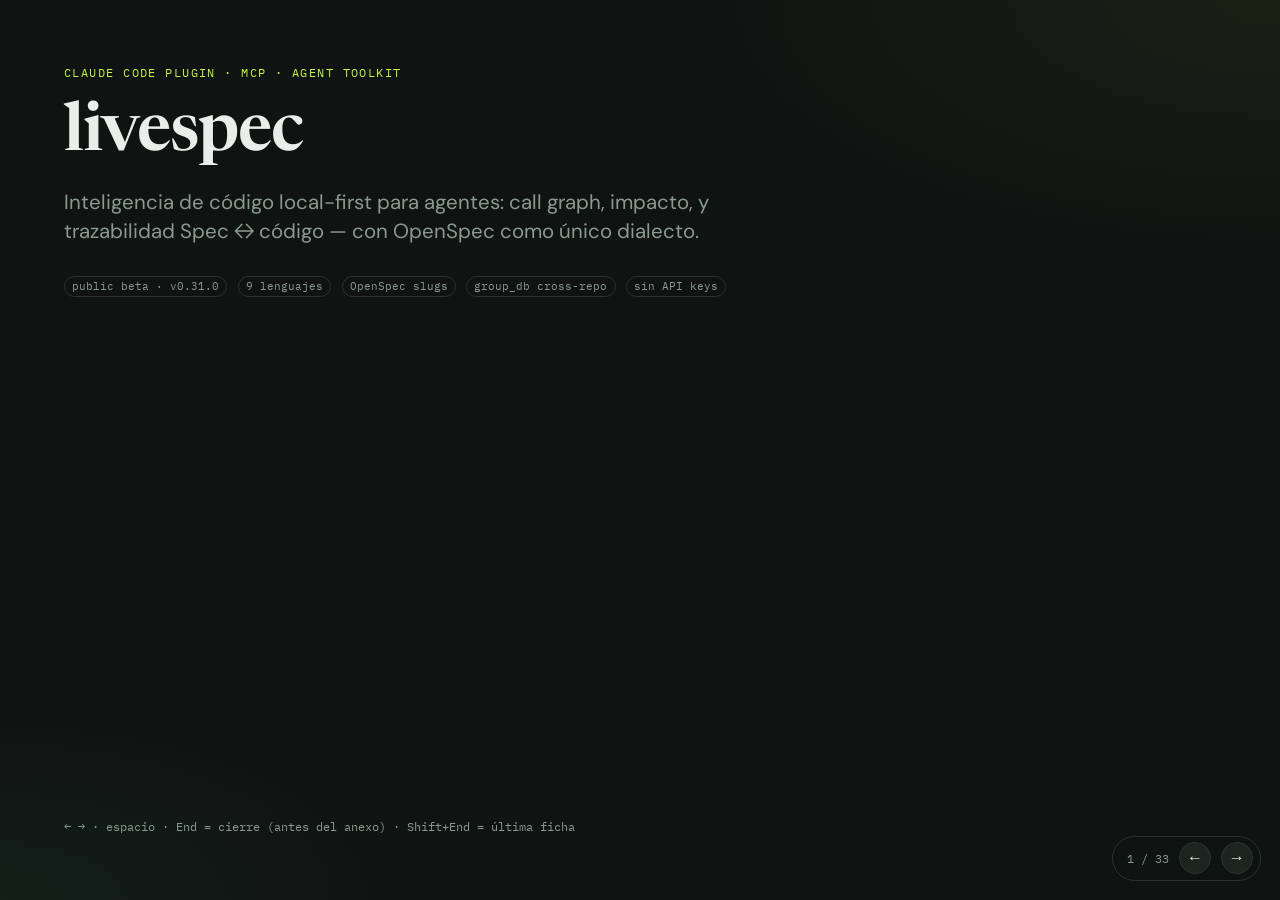
==== docs/livespec-presentation.html @ 534b37be "chore(release): cut v0.31.0 Promote CHANGELOG [Unreleased] → [0.31.0], bump package/plugin/docs pins" ====
<!DOCTYPE html>
<html lang="es">
<head>
  <meta charset="utf-8" />
  <meta name="viewport" content="width=device-width, initial-scale=1" />
  <title>livespec — code intelligence for agents</title>
  <link rel="preconnect" href="https://fonts.googleapis.com" />
  <link rel="preconnect" href="https://fonts.gstatic.com" crossorigin />
  <link href="https://fonts.googleapis.com/css2?family=DM+Sans:ital,opsz,wght@0,9..40,400;0,9..40,500;0,9..40,600;0,9..40,700;1,9..40,400&family=IBM+Plex+Mono:wght@400;500&family=Newsreader:opsz,wght@6..72,500;6..72,600&display=swap" rel="stylesheet" />
  <style>
    :root {
      --bg: #0f1412;
      --bg-elev: #171d1a;
      --ink: #e8efe9;
      --muted: #8a9a90;
      --line: #2a3530;
      --accent: #c4f542;
      --accent-dim: #8fb52e;
      --warn: #f0b429;
      --danger: #ff6b5a;
      --ok: #5ee0a0;
      --card: #1c2420;
      --mono: "IBM Plex Mono", ui-monospace, monospace;
      --sans: "DM Sans", system-ui, sans-serif;
      --display: "Newsreader", Georgia, serif;
    }

    * { box-sizing: border-box; margin: 0; padding: 0; }
    html, body { height: 100%; background: var(--bg); color: var(--ink); font-family: var(--sans); }
    body { overflow: hidden; }

    .deck { height: 100%; width: 100%; position: relative; }

    .slide {
      position: absolute;
      inset: 0;
      padding: clamp(2rem, 5vw, 4.5rem);
      display: none;
      flex-direction: column;
      justify-content: center;
      gap: 1.1rem;
      background:
        radial-gradient(ellipse 80% 50% at 100% 0%, rgba(196, 245, 66, 0.06), transparent 55%),
        radial-gradient(ellipse 60% 40% at 0% 100%, rgba(94, 224, 160, 0.05), transparent 50%),
        var(--bg);
      overflow: auto;
    }
    .slide.active { display: flex; animation: in 280ms ease; }
    @keyframes in {
      from { opacity: 0; transform: translateY(8px); }
      to { opacity: 1; transform: none; }
    }

    .eyebrow {
      font-family: var(--mono);
      font-size: 0.75rem;
      letter-spacing: 0.12em;
      text-transform: uppercase;
      color: var(--accent);
    }
    h1 {
      font-family: var(--display);
      font-weight: 600;
      font-size: clamp(2.4rem, 6vw, 4.2rem);
      line-height: 1.05;
      letter-spacing: -0.02em;
      max-width: 14ch;
    }
    h2 {
      font-family: var(--display);
      font-weight: 600;
      font-size: clamp(1.7rem, 3.8vw, 2.7rem);
      line-height: 1.15;
      letter-spacing: -0.02em;
      max-width: 24ch;
    }
    h3 { font-size: 1.05rem; font-weight: 600; margin-bottom: 0.35rem; }
    .lede {
      font-size: clamp(1.05rem, 2vw, 1.28rem);
      color: var(--muted);
      max-width: 48ch;
      line-height: 1.45;
    }
    p, li { line-height: 1.5; color: var(--ink); }
    .muted { color: var(--muted); }
    .mono { font-family: var(--mono); font-size: 0.88em; }
    .small { font-size: 0.88rem; }

    .grid-2 {
      display: grid;
      grid-template-columns: repeat(2, minmax(0, 1fr));
      gap: 1rem;
      max-width: 1100px;
    }
    .grid-3 {
      display: grid;
      grid-template-columns: repeat(3, minmax(0, 1fr));
      gap: 0.9rem;
      max-width: 1100px;
    }
    @media (max-width: 860px) {
      .grid-2, .grid-3 { grid-template-columns: 1fr; }
    }

    .card {
      background: var(--card);
      border: 1px solid var(--line);
      border-radius: 10px;
      padding: 1.05rem 1.15rem;
    }
    .card strong { color: var(--accent); font-weight: 600; }

    ul.clean { list-style: none; display: flex; flex-direction: column; gap: 0.5rem; max-width: 70ch; }
    ul.clean li { padding-left: 1.1rem; position: relative; }
    ul.clean li::before {
      content: "";
      position: absolute;
      left: 0; top: 0.55em;
      width: 0.45rem; height: 0.45rem;
      background: var(--accent);
      border-radius: 1px;
    }

    ol.steps {
      list-style: none;
      display: flex;
      flex-direction: column;
      gap: 0.7rem;
      max-width: 70ch;
      counter-reset: step;
    }
    ol.steps li {
      display: grid;
      grid-template-columns: 2rem 1fr;
      gap: 0.7rem;
      align-items: start;
    }
    ol.steps li::before {
      counter-increment: step;
      content: counter(step, decimal-leading-zero);
      font-family: var(--mono);
      font-size: 0.8rem;
      color: var(--accent);
      padding-top: 0.15rem;
    }

    table {
      width: min(100%, 1100px);
      border-collapse: collapse;
      font-size: 0.9rem;
    }
    th, td {
      text-align: left;
      padding: 0.55rem 0.7rem;
      border-bottom: 1px solid var(--line);
      vertical-align: top;
    }
    th {
      color: var(--muted);
      font-weight: 500;
      font-size: 0.72rem;
      text-transform: uppercase;
      letter-spacing: 0.06em;
    }
    td .mono { color: var(--accent-dim); }

    table.cmp td:first-child {
      font-weight: 600;
      width: 18%;
      color: var(--muted);
      font-size: 0.85rem;
    }
    table.cmp th:not(:first-child),
    table.cmp td:not(:first-child) { width: 41%; }

    .stat-grid {
      display: grid;
      grid-template-columns: repeat(2, 1fr);
      gap: 0.85rem;
      max-width: none;
      width: 100%;
    }
    .stat-grid.cols-3 { grid-template-columns: repeat(3, 1fr); }
    .stat {
      background: var(--card);
      border: 1px solid var(--line);
      border-radius: 10px;
      padding: 1.1rem 1.2rem;
    }
    .stat .n {
      font-family: var(--display);
      font-size: clamp(2.2rem, 5vw, 3.2rem);
      font-weight: 600;
      line-height: 1;
      letter-spacing: -0.03em;
      color: var(--accent);
    }
    .stat .n.muted-n { color: var(--muted); }
    .stat .n.warn-n { color: var(--warn); }
    .stat .label {
      margin-top: 0.45rem;
      font-size: 1.05rem;
      font-weight: 600;
      color: var(--ink);
    }
    .stat .hint {
      margin-top: 0.35rem;
      font-size: 1rem;
      color: var(--muted);
      line-height: 1.4;
      max-width: 34ch;
    }
    .chip-row {
      display: flex;
      flex-wrap: wrap;
      gap: 0.45rem;
      margin-top: 0.85rem;
    }
    .chip {
      font-family: var(--mono);
      font-size: 0.95rem;
      padding: 0.35rem 0.65rem;
      border-radius: 8px;
      border: 1px solid var(--line);
      background: var(--card);
      color: var(--ink);
    }
    .chip em { color: var(--accent); font-style: normal; font-weight: 600; }

    .pill {
      display: inline-block;
      font-family: var(--mono);
      font-size: 0.7rem;
      padding: 0.15rem 0.45rem;
      border-radius: 999px;
      border: 1px solid var(--line);
      color: var(--muted);
      margin: 0.1rem 0.15rem 0.1rem 0;
    }
    .pill.ok { color: var(--ok); border-color: rgba(94,224,160,0.35); }
    .pill.warn { color: var(--warn); border-color: rgba(240,180,41,0.4); }
    .pill.bad { color: var(--danger); border-color: rgba(255,107,90,0.4); }

    .flow {
      display: flex;
      flex-wrap: wrap;
      gap: 0.5rem;
      align-items: center;
      font-family: var(--mono);
      font-size: 0.85rem;
    }
    .flow span {
      background: var(--bg-elev);
      border: 1px solid var(--line);
      padding: 0.4rem 0.65rem;
      border-radius: 6px;
    }
    .flow .arrow { border: 0; background: transparent; color: var(--accent); padding: 0 0.1rem; }

    .codeblock {
      font-family: var(--mono);
      font-size: 0.82rem;
      background: var(--bg-elev);
      border: 1px solid var(--line);
      border-radius: 10px;
      padding: 1rem 1.1rem;
      line-height: 1.55;
      white-space: pre-wrap;
      color: var(--ink);
    }
    .codeblock .c { color: var(--muted); }

    .nav {
      position: fixed;
      right: 1.2rem;
      bottom: 1.2rem;
      display: flex;
      align-items: center;
      gap: 0.6rem;
      z-index: 10;
      font-family: var(--mono);
      font-size: 0.75rem;
      color: var(--muted);
      background: rgba(15, 20, 18, 0.85);
      border: 1px solid var(--line);
      border-radius: 999px;
      padding: 0.35rem 0.45rem 0.35rem 0.9rem;
      backdrop-filter: blur(8px);
    }
    .nav button {
      appearance: none;
      border: 1px solid var(--line);
      background: var(--card);
      color: var(--ink);
      width: 2rem; height: 2rem;
      border-radius: 999px;
      cursor: pointer;
      font-size: 1rem;
      line-height: 1;
    }
    .nav button:hover { border-color: var(--accent); color: var(--accent); }

    .title-meta {
      margin-top: 0.6rem;
      display: flex;
      flex-wrap: wrap;
      gap: 0.5rem;
    }
    .footnote {
      margin-top: auto;
      padding-top: 1.2rem;
      font-size: 0.78rem;
      color: var(--muted);
      font-family: var(--mono);
    }

    @media print {
      body { overflow: visible; }
      .nav { display: none; }
      .slide {
        position: relative;
        display: flex !important;
        page-break-after: always;
        min-height: 100vh;
        animation: none;
      }
    }

    @media (prefers-reduced-motion: reduce) {
      .slide.active { animation: none; }
    }

    .next-step {
      margin-top: 0.9rem;
      padding: 0.85rem 1.1rem;
      border-left: 3px solid var(--accent);
      background: var(--card);
      border-radius: 0 10px 10px 0;
      font-size: 1.05rem;
      max-width: 52ch;
      line-height: 1.4;
    }
    .next-step strong { color: var(--accent); }
    .archetype {
      font-size: 1.15rem;
      color: var(--ink);
      max-width: 42ch;
      line-height: 1.4;
      margin: 0.35rem 0 0.85rem;
    }
    .flow-boxes {
      display: grid;
      grid-template-columns: 1fr auto 1fr auto 1fr;
      gap: 0.6rem;
      align-items: center;
      margin: 0.8rem 0 1rem;
      max-width: 900px;
    }
    .flow-boxes .box {
      background: var(--card);
      border: 1px solid var(--line);
      border-radius: 10px;
      padding: 1rem;
      text-align: center;
    }
    .flow-boxes .box strong { display: block; font-size: 1.05rem; margin-bottom: 0.25rem; }
    .flow-boxes .box span { font-size: 0.9rem; color: var(--muted); }
    .flow-boxes .arrow { color: var(--accent); font-size: 1.4rem; font-family: var(--mono); }
  </style>
</head>
<body>
  <div class="deck" id="deck">

    <!-- 1 -->
    <section class="slide active" data-title="Title">
      <p class="eyebrow">Claude Code plugin · MCP · agent toolkit</p>
      <h1>livespec</h1>
      <p class="lede">
        Inteligencia de código local-first para agentes: call graph, impacto,
        y trazabilidad Spec ↔ código — con OpenSpec como único dialecto.
      </p>
      <div class="title-meta">
        <span class="pill">public beta · v0.31.0</span>
        <span class="pill">9 lenguajes</span>
        <span class="pill">OpenSpec slugs</span>
        <span class="pill">group_db cross-repo</span>
        <span class="pill">sin API keys</span>
      </div>
      <p class="footnote">← → · espacio · End = cierre (antes del anexo) · Shift+End = última ficha</p>
    </section>

    <!-- 2 -->
    <section class="slide" data-title="Qué es">
      <p class="eyebrow">01 · Qué es</p>
      <h2>Un producto agent-shaped</h2>
      <div class="grid-2" style="margin-top:0.3rem">
        <div class="card">
          <h3>Capa universal</h3>
          <p class="muted">Code intelligence</p>
          <ul class="clean" style="margin-top:0.65rem">
            <li>Índice SQLite local (<span class="mono">.mcp-docs/docs.db</span>)</li>
            <li>Call graph + PageRank</li>
            <li>Impact / dead code / endpoints</li>
            <li>Search FTS5 + grep indexado</li>
          </ul>
        </div>
        <div class="card">
          <h3>Diferenciador</h3>
          <p class="muted">Spec ↔ código</p>
          <ul class="clean" style="margin-top:0.65rem">
            <li>FR / ADR / NFR bajo una taxonomía</li>
            <li>IDs = slugs OpenSpec (<span class="mono">auth-user-login</span>)</li>
            <li>sync / validate / export OpenSpec</li>
            <li>Auditoría de cobertura</li>
          </ul>
        </div>
      </div>
      <p class="lede" style="margin-top:0.4rem">
        No es un IDE para humanos. Es señal que <em>otros agentes</em> consumen
        para orientarse más rápido en código ajeno.
      </p>
    </section>

    <!-- 3 -->
    <section class="slide" data-title="Preguntas">
      <p class="eyebrow">02 · Qué responde</p>
      <h2>Las preguntas que un agente hace de verdad</h2>
      <table>
        <thead>
          <tr><th>Pregunta</th><th>Tool</th></tr>
        </thead>
        <tbody>
          <tr><td>¿Qué es este repo?</td><td class="mono">index_project → get_project_overview</td></tr>
          <tr><td>¿Quién llama a X?</td><td class="mono">who_calls / quick_orient</td></tr>
          <tr><td>¿Qué se rompe si cambio X?</td><td class="mono">analyze_impact / git_diff_impact</td></tr>
          <tr><td>¿Qué código implementa <span class="mono">auth-user-login</span>?</td><td class="mono">get_spec_implementation</td></tr>
          <tr><td>¿Qué Specs tocan este archivo?</td><td class="mono">analyze_impact(target_type=file)</td></tr>
          <tr><td>¿Qué flujos HTTP parecen muertos?</td><td class="mono">find_legacy_flows</td></tr>
          <tr><td>¿Hay dead code / tests huérfanos?</td><td class="mono">find_dead_code / find_orphan_tests</td></tr>
        </tbody>
      </table>
    </section>

    <!-- 4 -->
    <section class="slide" data-title="Cómo">
      <p class="eyebrow">03 · Cómo funciona</p>
      <h2>Pipeline local, sin nube</h2>
      <div class="flow" style="margin:0.2rem 0 0.9rem">
        <span>walk repo</span><span class="arrow">→</span>
        <span>extract (ast / tree-sitter)</span><span class="arrow">→</span>
        <span>resolve edges</span><span class="arrow">→</span>
        <span>SQLite + NetworkX</span><span class="arrow">→</span>
        <span>MCP tools</span>
      </div>
      <div class="grid-3">
        <div class="card">
          <h3>1. Index</h3>
          <p class="muted"><span class="mono">index_project</span> hashea contenido, re-extrae solo lo cambiado, resuelve refs con <span class="mono">INSERT OR IGNORE</span>.</p>
        </div>
        <div class="card">
          <h3>2. Graph</h3>
          <p class="muted">Grafo cacheado. Callers / callees / blast radius en µs tras el primer hit.</p>
        </div>
        <div class="card">
          <h3>3. Specs</h3>
          <p class="muted">Árbol <span class="mono">openspec/</span>, anotaciones <span class="mono">@spec:</span>, links bulk. Explorer opcional (plugin docs).</p>
        </div>
      </div>
      <p class="lede" style="margin-top:0.6rem">
        Contrato: cada tool exige <span class="mono">workspace=/abs/path/al/repo</span>.
        Sin env fallback. Un repo por vez — o <span class="mono">group_db</span> compartido.
      </p>
    </section>

    <!-- 5 -->
    <section class="slide" data-title="OpenSpec">
      <p class="eyebrow">04 · Nomenclatura</p>
      <h2>Un solo dialecto: OpenSpec</h2>
      <div class="grid-2">
        <div class="card">
          <h3>Authoring</h3>
          <ul class="clean" style="margin-top:0.65rem">
            <li>Escribir bajo <span class="mono">openspec/specs/</span></li>
            <li><span class="mono">### Requirement:</span> + <span class="mono">#### Scenario:</span></li>
            <li>IDs = slugs del heading (<span class="mono">auth-user-login</span>)</li>
            <li>Colisión → <span class="mono">auth-login-2</span></li>
          </ul>
        </div>
        <div class="card">
          <h3>Código ↔ Spec</h3>
          <ul class="clean" style="margin-top:0.65rem">
            <li>Anotar <span class="mono">@spec:auth-user-login</span></li>
            <li>La spec existe en el store antes de anotar</li>
            <li><span class="mono">sync_openspec</span> / <span class="mono">validate_openspec</span></li>
            <li>Marker <span class="mono">&lt;!-- livespec:id=slug --&gt;</span> fija el id ante renames</li>
          </ul>
        </div>
      </div>
      <p class="muted small" style="margin-top:0.3rem;max-width:70ch">
        OpenSpec escribe el itinerario. livespec enciende el radar: qué código
        implementa cada requirement y qué se rompe si lo tocás. Sin catálogo
        nativo <span class="mono">## SPEC-NNN</span> — hard cut en beta.
      </p>
    </section>

    <!-- 6 -->
    <section class="slide" data-title="Superficie">
      <p class="eyebrow">05 · Superficie</p>
      <h2>44 tools en tres tiers</h2>
      <div class="grid-3">
        <div class="card">
          <h3>~27 core</h3>
          <p class="muted">Siempre visibles: code intel, Spec agentic, OpenSpec read, search, legacy flows.</p>
        </div>
        <div class="card">
          <h3>12 Spec plugin</h3>
          <p class="muted">CRUD, links, scenarios, scans, apply/archive change. Gate por Specs o <span class="mono">LIVESPEC_PLUGINS</span>.</p>
        </div>
        <div class="card">
          <h3>5 Docs plugin</h3>
          <p class="muted">generate/list/export docs + Spec Explorer / Flow Explorer.</p>
        </div>
      </div>
      <ul class="clean" style="margin-top:0.9rem">
        <li>Lenguajes: Python, Go, Java, JS/TS, Rust, Ruby, PHP</li>
        <li>Frameworks: Flask, FastAPI, Django, Spring, Express/Hono, Angular, Next…</li>
        <li>Cross-repo: <span class="mono">[workspace] group_db</span> — hops HTTP entre servicios</li>
      </ul>
    </section>

    <!-- 7 -->
    <section class="slide" data-title="Cross-repo">
      <p class="eyebrow">06 · Cross-repo</p>
      <h2>group_db: el flujo entre servicios</h2>
      <div class="grid-2">
        <div class="card">
          <h3>Qué une</h3>
          <ul class="clean" style="margin-top:0.55rem">
            <li><span class="mono">who_does_this_call</span> → invokes_endpoints</li>
            <li><span class="mono">who_calls</span> → route_callers</li>
            <li><span class="mono">find_symbol</span> group-wide + <span class="mono">project_root</span></li>
            <li><span class="mono">find_legacy_flows</span></li>
            <li><span class="mono">export_flow_explorer</span></li>
          </ul>
        </div>
        <div class="card">
          <h3>Qué significa en la práctica</h3>
          <p class="muted" style="margin-top:0.55rem">
            Un agente en el BFF puede preguntar qué SA atiende un path, o qué
            clientes llaman un endpoint del SA, sin abrir 10 repos a mano.
          </p>
          <p class="muted" style="margin-top:0.7rem">
            Orphans ≠ basura: casi siempre un SA que falta en el group o un
            cliente third-party fuera del índice.
          </p>
        </div>
      </div>
    </section>

    <!-- 8 — comparative table WITH Graphify -->
    <section class="slide" data-title="Comparativa">
      <p class="eyebrow">07 · Comparativa</p>
      <h2>OpenSpec · livespec · Graphify</h2>
      <p class="muted small" style="margin-bottom:0.2rem;max-width:70ch">
        OpenSpec no compite: autoría. Graphify sí se solapa (grafo local + MCP).
        Se diferencian en la pregunta que responden.
      </p>
      <table class="cmp">
        <thead>
          <tr>
            <th></th>
            <th>OpenSpec</th>
            <th>livespec</th>
            <th>Graphify</th>
          </tr>
        </thead>
        <tbody>
          <tr>
            <td>Qué es</td>
            <td>SDD / authoring de requirements</td>
            <td>Code intel + Spec↔código</td>
            <td>Knowledge graph del repo</td>
          </tr>
          <tr>
            <td>Pregunta</td>
            <td>¿Qué debemos construir?</td>
            <td>¿Qué código implementa / qué rompe?</td>
            <td>¿Cómo está organizado y qué lo atraviesa?</td>
          </tr>
          <tr>
            <td>Artefacto</td>
            <td><span class="mono">openspec/</span> markdown</td>
            <td>SQLite + call graph + Specs</td>
            <td><span class="mono">graph.json</span> + HTML / Obsidian / Neo4j</td>
          </tr>
          <tr>
            <td>Fuerte en</td>
            <td>Gates, proposals, changes</td>
            <td>Spec↔código, <span class="mono">group_db</span>, endpoints, PR impact</td>
            <td>Comunidades Leiden, god nodes, multimodal</td>
          </tr>
          <tr>
            <td>LLM</td>
            <td>No (markdown humano)</td>
            <td><strong>Nunca</strong> — 100% determinista</td>
            <td>No para código; sí para docs/medios</td>
          </tr>
          <tr>
            <td>Lenguajes</td>
            <td>—</td>
            <td>9 con tests de extractor</td>
            <td>36 declarados</td>
          </tr>
          <tr>
            <td>Cuándo</td>
            <td>Escribir y gobernar Specs</td>
            <td>Orientar, impact, coverage, polyrepo HTTP</td>
            <td>Repo sin Specs, mucha doc, mapa rápido</td>
          </tr>
        </tbody>
      </table>
      <div style="margin-top:0.55rem">
        <span class="pill ok">OpenSpec ⊂ proceso</span>
        <span class="pill ok">livespec ⊂ grafo + Specs</span>
        <span class="pill warn">Graphify ⊂ mapa / multimodal</span>
        <span class="pill">Conviven: dos MCP en el mismo agente</span>
      </div>
    </section>

    <!-- 9 — livespec vs Graphify deep dive -->
    <section class="slide" data-title="vs Graphify">
      <p class="eyebrow">08 · Competencia directa</p>
      <h2>livespec frente a Graphify</h2>
      <div class="grid-2">
        <div class="card">
          <h3>Overlap real</h3>
          <ul class="clean" style="margin-top:0.55rem">
            <li>tree-sitter → call / import graph</li>
            <li>Persistencia local (sin nube)</li>
            <li>Postura anti-vector (“grafo &gt; embeddings”)</li>
            <li>Skill + MCP para agentes</li>
          </ul>
        </div>
        <div class="card">
          <h3>Wedge de livespec</h3>
          <ul class="clean" style="margin-top:0.55rem">
            <li>Spec ↔ código + OpenSpec interop</li>
            <li>Polyrepo HTTP vía <span class="mono">group_db</span></li>
            <li>Endpoints framework-aware</li>
            <li>Ops de agente: dead code, legacy flows, orphan tests</li>
          </ul>
        </div>
      </div>
      <p class="lede" style="margin-top:0.4rem">
        No clonamos Leiden ni multimodal: diluyen el diferenciador y pelean
        con el core FTS-only / zero-LLM. Ver <span class="mono">docs/COMPETITIVE_GRAPHIFY.md</span>.
      </p>
    </section>


    <!-- 09 Limitaciones -->
    <section class="slide" data-title="Limitaciones">
      <p class="eyebrow">09 · Limitaciones</p>
      <h2>Lo que livespec <em>no</em> es</h2>
      <div class="grid-2">
        <div class="card">
          <h3><span class="pill bad">No es tráfico real</span></h3>
          <p class="muted" style="margin-top:0.45rem">Dead / legacy = evidencia de grafo. Confirmá con APM antes de borrar.</p>
        </div>
        <div class="card">
          <h3><span class="pill bad">No es omnisciente</span></h3>
          <p class="muted" style="margin-top:0.45rem">DI, reflection, string dispatch → falsos positivos honestos.</p>
        </div>
        <div class="card">
          <h3><span class="pill warn">Índice = verdad</span></h3>
          <p class="muted" style="margin-top:0.45rem">Sin <span class="mono">index_project</span> fresco, impacto y grep mienten.</p>
        </div>
        <div class="card">
          <h3><span class="pill warn">FTS, no vectores</span></h3>
          <p class="muted" style="margin-top:0.45rem">Search es keyword. Semántica profunda no es el producto.</p>
        </div>
        <div class="card">
          <h3><span class="pill ok">Spring ≠ beans</span></h3>
          <p class="muted" style="margin-top:0.45rem"><span class="mono">find_endpoints</span> lista mappings HTTP — no <span class="mono">@Bean</span>/<span class="mono">@Service</span>.</p>
        </div>
        <div class="card">
          <h3><span class="pill ok">Dead ≠ tests</span></h3>
          <p class="muted" style="margin-top:0.45rem">Por defecto excluye <span class="mono">src/test</span> / <span class="mono">*.test.ts</span>. Opt-in: <span class="mono">include_tests</span>.</p>
        </div>
      </div>
      <div class="next-step"><strong>Acción:</strong> usalo para orientar y anclar Specs — no como juez final de “borrá esto”.</div>
    </section>

    <!-- 10 Cómo leer -->
    <section class="slide" data-title="Léxico">
      <p class="eyebrow">10 · Cómo leer el barrido</p>
      <h2>Cuatro palabras, un significado</h2>
      <div class="stat-grid" style="margin-top:0.5rem">
        <div class="stat">
          <div class="label">Dead</div>
          <div class="hint">Símbolo de prod sin callers. Tests excluidos por defecto — no “basura confirmada”.</div>
        </div>
        <div class="stat">
          <div class="label">Endpoint</div>
          <div class="hint">Ruta HTTP/CLI (o UI si pedís Angular). Spring: mappings — no @Bean/@Config.</div>
        </div>
        <div class="stat">
          <div class="label">Spec ligada</div>
          <div class="hint">Requisito con ≥1 símbolo anclado. Si no: la Spec “flota” (escrita, no trazada).</div>
        </div>
        <div class="stat">
          <div class="label">Módulo huérfano</div>
          <div class="hint">Módulo sin ninguna Spec. Hay grafo, no hay pregunta “qué implementa X”.</div>
        </div>
      </div>
      <div class="next-step"><strong>Acción:</strong> dead por defecto es prod (tests fuera). Endpoints Spring ≠ beans DI.</div>
    </section>

    <!-- 11 Victoria -->
    <section class="slide" data-title="Victoria">
      <p class="eyebrow">11 · Victoria del hard-cut</p>
      <h2>Qué salió bien · en una frase</h2>
      <div class="stat-grid" style="margin-top:0.45rem">
        <div class="stat">
          <div class="n">23</div>
          <div class="label">Repos medidos</div>
          <div class="hint">13 en un group_db + 10 solos. Tools read-only + re-index.</div>
        </div>
        <div class="stat">
          <div class="n">23/23</div>
          <div class="label">OpenSpec válido</div>
          <div class="hint">Ningún árbol falló validate estricto tras slugs-only.</div>
        </div>
        <div class="stat">
          <div class="n">13/13</div>
          <div class="label">livespec self</div>
          <div class="hint">Todas nuestras Specs ancladas. 1 dead. Así se ve el objetivo.</div>
        </div>
        <div class="stat">
          <div class="n">2→1</div>
          <div class="label">Hop cross-repo</div>
          <div class="hint">2 clientes del composer llegan a 1 endpoint HotelSvc en el grafo.</div>
        </div>
      </div>
      <div class="next-step"><strong>Acción:</strong> el hard-cut no rompió el radar — el gap ahora es ligar Specs, no inventar dialectos.</div>
    </section>

    <!-- 12 Cross visual -->
    <section class="slide" data-title="Hop">
      <p class="eyebrow">12 · Cross-repo en una imagen</p>
      <h2>¿Se ven llamadas entre servicios?</h2>
      <div class="flow-boxes">
        <div class="box"><strong>sm-composer-m</strong><span>cliente · listByChunk*</span></div>
        <div class="arrow">→</div>
        <div class="box"><strong>HTTP</strong><span>hop en el grafo</span></div>
        <div class="arrow">→</div>
        <div class="box"><strong>api-search-hotel-h</strong><span>getHotelList</span></div>
      </div>
      <div class="stat-grid">
        <div class="stat">
          <div class="n">24 / 19</div>
          <div class="label">Con pareja</div>
          <div class="hint">Servers/clients con al menos un hop indexado.</div>
        </div>
        <div class="stat">
          <div class="n warn-n">2 / 36</div>
          <div class="label">Sin pareja</div>
          <div class="hint">Puede ser ruta muerta o SA faltante. Mirar APM.</div>
        </div>
      </div>
      <div class="next-step"><strong>Acción:</strong> el group_db sirve cuando cliente y server están indexados juntos.</div>
    </section>

    <!-- 13 Arquetipo A -->
    <section class="slide" data-title="A-composer">
      <p class="eyebrow">13 · Arquetipo A · Composer</p>
      <h2>Specs de adorno</h2>
      <p class="archetype">“El código está, las Specs también… pero casi no se tocan.”</p>
      <div class="stat-grid">
        <div class="stat">
          <div class="n warn-n">2 / 9</div>
          <div class="label">Specs con código</div>
          <div class="hint">Ej. flight-hotel, insurance, transport. ~7 Specs flotando.</div>
        </div>
        <div class="stat">
          <div class="n warn-n">32–70</div>
          <div class="label">Dead típico</div>
          <div class="hint">flight-v2 llega a 70. Mucho interno sin callers.</div>
        </div>
      </div>
      <div class="chip-row">
        <span class="chip">flight-hotel</span>
        <span class="chip">flight-v2</span>
        <span class="chip">insurance</span>
        <span class="chip">transport</span>
        <span class="chip">sm-composer-m <em>4/11</em></span>
      </div>
      <div class="next-step"><strong>Acción:</strong> ligar o archivar Specs flotantes — hoy son ruido para el agente.</div>
    </section>

    <!-- 14 Arquetipo B -->
    <section class="slide" data-title="A-sa">
      <p class="eyebrow">14 · Arquetipo B · SA Java</p>
      <h2>Grafo sano · Specs flojas</h2>
      <p class="archetype">“Casi no hay dead… pero igual no podés preguntar qué implementa X.”</p>
      <div class="stat-grid">
        <div class="stat">
          <div class="n">0–4</div>
          <div class="label">Dead (prod)</div>
          <div class="hint">bags-f 0 · availability/flight-search-g 1 · TransportSvc 4. Tests ya no inflan.</div>
        </div>
        <div class="stat">
          <div class="n warn-n">2–3 / 9</div>
          <div class="label">Specs ligadas</div>
          <div class="hint">El hueco es trazabilidad, no basura.</div>
        </div>
      </div>
      <div class="chip-row">
        <span class="chip">bags-f <em>0 dead · 11 eps</em></span>
        <span class="chip">availability <em>1 dead · 11 eps</em></span>
        <span class="chip">flight-search-g / TransportSvc <em>Specs 2/9</em></span>
      </div>
      <div class="next-step"><strong>Acción:</strong> anotar <span class="mono">@spec:</span> en handlers — el grafo ya está listo.</div>
    </section>

    <!-- 15 Arquetipo C -->
    <section class="slide" data-title="A-good">
      <p class="eyebrow">15 · Arquetipo C · Bien anclado</p>
      <h2>Así se ve el objetivo</h2>
      <p class="archetype">“Casi todas las Specs tienen código. El agente puede cerrar el loop.”</p>
      <div class="stat-grid">
        <div class="stat">
          <div class="n">8 / 10</div>
          <div class="label">search-manager</div>
          <div class="hint">Mejor del group. Orquestador con Specs reales.</div>
        </div>
        <div class="stat">
          <div class="n">9 / 10</div>
          <div class="label">SPA results</div>
          <div class="hint">Bien anclado; UI vía framework=angular; 222 orphan tests.</div>
        </div>
        <div class="stat">
          <div class="n">13 / 13</div>
          <div class="label">livespec self</div>
          <div class="hint">Referencia: slugs + links + validate green.</div>
        </div>
        <div class="stat">
          <div class="n">15 / 15</div>
          <div class="label">Mensis</div>
          <div class="hint">Specs OK; 21 dead son UI/helpers sin callers.</div>
        </div>
      </div>
      <div class="next-step"><strong>Acción:</strong> copiá este patrón a composers/SAs — Specs sin link no sirven al agente.</div>
    </section>

    <!-- 16 Fit -->
    <section class="slide" data-title="Cuándo">
      <p class="eyebrow">16 · Cuándo usarlo · audiencia: devs</p>
      <h2>Fit / no-fit</h2>
      <div class="grid-2">
        <div class="card">
          <h3><span class="pill ok">Usar (devs)</span></h3>
          <ul class="clean" style="margin-top:0.55rem">
            <li>Cold-open de repo desconocido</li>
            <li>Impact antes de un refactor</li>
            <li>PR → Specs / callers</li>
            <li>Polyrepo HTTP (<span class="mono">group_db</span>)</li>
            <li>Adopción OpenSpec brownfield</li>
          </ul>
        </div>
        <div class="card">
          <h3><span class="pill bad">No usar solo</span></h3>
          <ul class="clean" style="margin-top:0.55rem">
            <li>“Borrá lo no usado” sin APM</li>
            <li>Búsqueda semántica profunda</li>
            <li>Debug runtime / K8s / logs</li>
            <li>Indexar la carpeta padre multi-repo</li>
          </ul>
        </div>
      </div>
    </section>

    <!-- 17 Playbook -->
    <section class="slide" data-title="Provecho">
      <p class="eyebrow">17 · Playbook</p>
      <h2>Cómo sacarle el máximo</h2>
      <div class="grid-2">
        <ol class="steps">
          <li><div><strong>Un dialecto OpenSpec</strong><br /><span class="muted small">Slugs bajo <span class="mono">openspec/</span>.</span></div></li>
          <li><div><strong>Anclar Spec → código</strong><br /><span class="muted small"><span class="mono">@spec:auth-user-login</span> (la spec existe antes).</span></div></li>
          <li><div><strong>Impact en el PR</strong><br /><span class="muted small"><span class="mono">analyze_impact</span> / <span class="mono">git_diff_impact</span>.</span></div></li>
          <li><div><strong>Coverage de gate</strong><br /><span class="muted small"><span class="mono">audit_coverage</span> — Specs sin código y viceversa.</span></div></li>
        </ol>
        <div class="codeblock"><span class="c"># cold open</span>
index_project(workspace=REPO)
get_project_overview(workspace=REPO)
sync_openspec(workspace=REPO)
get_spec_implementation(
  workspace=REPO,
  spec_id="auth-user-login")</div>
      </div>
    </section>

    <!-- cierre -->
    <section class="slide" data-title="Cierre">
      <p class="eyebrow">18 · Cierre</p>
      <h2>Una frase</h2>
      <p class="lede" style="font-size:clamp(1.15rem,2.3vw,1.55rem);color:var(--ink);max-width:38ch">
        OpenSpec define el viaje. livespec muestra el radar: conexiones,
        impacto y cobertura Spec ↔ código — sin inventar tráfico.
      </p>
      <div class="grid-3" style="margin-top:0.7rem">
        <div class="card"><h3>Qué</h3><p class="muted">Call graph + Spec↔código local</p></div>
        <div class="card"><h3>Vs Graphify</h3><p class="muted">Ellos mapean; nosotros anclamos Specs y polyrepo</p></div>
        <div class="card"><h3>Límite</h3><p class="muted">Grafo ≠ prod · índice fresco</p></div>
      </div>
      <p class="footnote">
        github.com/Rixmerz/livespec · PyPI <span class="mono">livespec</span> · v0.31.0<br />
        Comparativa Graphify: docs/COMPETITIVE_GRAPHIFY.md
      </p>
    </section>


    <section class="slide" data-title="Anexo">
      <p class="eyebrow">Anexo</p>
      <h2>Detalle por repo del group_db</h2>
      <p class="lede">Las 13 fichas siguientes son opcionales. El talk termina en la diapo 18.</p>
      <div class="next-step"><strong>Tip:</strong> End / flechas — saltá si el público ya entendió los arquetipos.</div>
    </section>

    <!-- 17 — one slide per group_db repo -->
    <section class="slide" data-appendix="1" data-title="g1">
      <p class="eyebrow">Anexo A1/13 · detalle</p>
      <h2>api-composer-a</h2>
      <p class="lede">Composer Node · 114 símbolos · 51 archivos</p>
      <div class="stat-grid">
        <div class="stat"><div class="n warn-n">32</div><div class="label">Candidatos a dead</div><div class="hint">Funciones sin callers en el grafo (de 114). Revisar; no borrar a ciegas.</div></div>
        <div class="stat"><div class="n">5</div><div class="label">Endpoints HTTP</div><div class="hint">Rutas detectadas. Universo distinto al dead (no son el mismo conteo).</div></div>
        <div class="stat"><div class="n warn-n">2 / 9</div><div class="label">Specs con código</div><div class="hint">9 Specs en store; solo 2 ligadas. 7 Specs sin implementación.</div></div>
        <div class="stat"><div class="n">35</div><div class="label">Módulos sin Spec</div><div class="hint">Módulos huérfanos: sin ninguna Spec anclada.</div></div>
      </div>
    </section>

    <section class="slide" data-appendix="1" data-title="g2">
      <p class="eyebrow">Anexo A2/13 · detalle</p>
      <h2>api-composer-b</h2>
      <p class="lede">Composer Node · 314 símbolos · 105 archivos</p>
      <div class="stat-grid">
        <div class="stat"><div class="n warn-n">70</div><div class="label">Candidatos a dead</div><div class="hint">Alto: ~22% de los símbolos sin callers en el grafo.</div></div>
        <div class="stat"><div class="n">9</div><div class="label">Endpoints HTTP</div><div class="hint">Pocas rutas vs mucho código interno sin uso aparente.</div></div>
        <div class="stat"><div class="n warn-n">3 / 10</div><div class="label">Specs con código</div><div class="hint">10 Specs; 3 ligadas; 7 sin impl. Specs “flotan”.</div></div>
        <div class="stat"><div class="n">56</div><div class="label">Módulos sin Spec</div><div class="hint">Más módulos huérfanos que Specs ligadas.</div></div>
      </div>
    </section>

    <section class="slide" data-appendix="1" data-title="g3">
      <p class="eyebrow">Anexo A3/13 · detalle</p>
      <h2>api-composer-c</h2>
      <p class="lede">Composer Node · 66 símbolos · repo chico</p>
      <div class="stat-grid">
        <div class="stat"><div class="n warn-n">17</div><div class="label">Candidatos a dead</div><div class="hint">~¼ del grafo sin callers.</div></div>
        <div class="stat"><div class="n">5</div><div class="label">Endpoints HTTP</div><div class="hint">Superficie HTTP chica y clara.</div></div>
        <div class="stat"><div class="n warn-n">2 / 9</div><div class="label">Specs con código</div><div class="hint">Mismo patrón composers: Specs existen, casi no anclan.</div></div>
        <div class="stat"><div class="n">14</div><div class="label">Módulos sin Spec</div><div class="hint">14 módulos sin trazabilidad Spec.</div></div>
      </div>
    </section>

    <section class="slide" data-appendix="1" data-title="g4">
      <p class="eyebrow">Anexo A4/13 · detalle</p>
      <h2>api-composer-d</h2>
      <p class="lede">Composer Node · 62 símbolos · grafo fino (23 edges)</p>
      <div class="stat-grid">
        <div class="stat"><div class="n warn-n">15</div><div class="label">Candidatos a dead</div><div class="hint">Poco grafo → muchos símbolos parecen aislados.</div></div>
        <div class="stat"><div class="n">3</div><div class="label">Endpoints HTTP</div><div class="hint">Solo 3 rutas indexadas.</div></div>
        <div class="stat"><div class="n warn-n">2 / 9</div><div class="label">Specs con código</div><div class="hint">7 Specs sin implementación.</div></div>
        <div class="stat"><div class="n">22</div><div class="label">Módulos sin Spec</div><div class="hint">Más huérfanos que símbolos totales casi.</div></div>
      </div>
    </section>

    <section class="slide" data-appendix="1" data-title="g5">
      <p class="eyebrow">Anexo A5/13 · detalle</p>
      <h2>api-sa-availability-e</h2>
      <p class="lede">SA Java · 213 símbolos · 198 edges</p>
      <div class="stat-grid">
        <div class="stat"><div class="n">1</div><div class="label">Candidatos a dead</div><div class="hint">Casi limpio: el grafo conecta casi todo.</div></div>
        <div class="stat"><div class="n">11</div><div class="label">Endpoints HTTP</div><div class="hint">Mappings Spring (sin beans DI).</div></div>
        <div class="stat"><div class="n warn-n">3 / 9</div><div class="label">Specs con código</div><div class="hint">Código vivo; Specs aún flojas (6 sin impl).</div></div>
        <div class="stat"><div class="n">6</div><div class="label">Módulos sin Spec</div><div class="hint">Pocos huérfanos — mejor que composers.</div></div>
      </div>
    </section>

    <section class="slide" data-appendix="1" data-title="g6">
      <p class="eyebrow">Anexo A6/13 · detalle</p>
      <h2>api-sa-bags-f</h2>
      <p class="lede">SA Java · 707 símbolos · 1135 edges</p>
      <div class="stat-grid">
        <div class="stat"><div class="n">0</div><div class="label">Candidatos a dead</div><div class="hint">Ningún símbolo sin callers. Grafo denso y sano.</div></div>
        <div class="stat"><div class="n">11</div><div class="label">Endpoints HTTP</div><div class="hint">Mappings HTTP; beans DI fuera del listado.</div></div>
        <div class="stat"><div class="n warn-n">2 / 9</div><div class="label">Specs con código</div><div class="hint">Código OK, trazabilidad Spec no: 7 sin impl.</div></div>
        <div class="stat"><div class="n">16</div><div class="label">Módulos sin Spec</div><div class="hint">Hueco = Specs, no dead code.</div></div>
      </div>
    </section>

    <section class="slide" data-appendix="1" data-title="g7">
      <p class="eyebrow">Anexo A7/13 · detalle</p>
      <h2>api-sa-flight-search-g</h2>
      <p class="lede">SA Java · 611 símbolos · 766 edges</p>
      <div class="stat-grid">
        <div class="stat"><div class="n">1</div><div class="label">Candidatos a dead</div><div class="hint">Prod casi limpio (tests ya no cuentan como dead).</div></div>
        <div class="stat"><div class="n">7</div><div class="label">Endpoints HTTP</div><div class="hint">Mappings Spring reales.</div></div>
        <div class="stat"><div class="n warn-n">2 / 9</div><div class="label">Specs con código</div><div class="hint">7 Specs sin código. Specs flotando pese a API viva.</div></div>
        <div class="stat"><div class="n warn-n">7</div><div class="label">Tests huérfanos</div><div class="hint">Archivos/tests sin símbolo de producción claro.</div></div>
      </div>
    </section>

    <section class="slide" data-appendix="1" data-title="g8">
      <p class="eyebrow">Anexo A8/13 · detalle</p>
      <h2>api-search-hotel-h</h2>
      <p class="lede">Server del join cross-repo · 989 símbolos</p>
      <div class="stat-grid">
        <div class="stat"><div class="n">6</div><div class="label">Candidatos a dead</div><div class="hint">De 989 símbolos; tests fuera. Revisar Redis/logs/helpers.</div></div>
        <div class="stat"><div class="n">12</div><div class="label">Endpoints HTTP</div><div class="hint">Incluye getHotelList — target del hop desde Composer.</div></div>
        <div class="stat"><div class="n warn-n">3 / 9</div><div class="label">Specs con código</div><div class="hint">6 Specs sin impl. Server clave, Specs flojas.</div></div>
        <div class="stat"><div class="n">27</div><div class="label">Módulos sin Spec</div><div class="hint">Hueco de trazabilidad en el server del grupo.</div></div>
      </div>
    </section>

    <section class="slide" data-appendix="1" data-title="g9">
      <p class="eyebrow">Anexo A9/13 · detalle</p>
      <h2>api-search-manager-i</h2>
      <p class="lede">Orquestador · 104 símbolos · mejor Spec link del grupo</p>
      <div class="stat-grid">
        <div class="stat"><div class="n warn-n">16</div><div class="label">Candidatos a dead</div><div class="hint">Dead moderado en un repo chico.</div></div>
        <div class="stat"><div class="n">4</div><div class="label">Endpoints HTTP</div><div class="hint">Pocas rutas; rol = orquestar, no exponer API ancha.</div></div>
        <div class="stat"><div class="n">8 / 10</div><div class="label">Specs con código</div><div class="hint">Así se ve bien: casi todas las Specs anclan código.</div></div>
        <div class="stat"><div class="n">32</div><div class="label">Módulos sin Spec</div><div class="hint">Aún hay módulos huérfanos; Specs sí están ligadas.</div></div>
      </div>
    </section>

    <section class="slide" data-appendix="1" data-title="g10">
      <p class="eyebrow">Anexo A10/13 · detalle</p>
      <h2>api-legacy-j</h2>
      <p class="lede">339 símbolos · ¿por qué dead (61) &gt; endpoints (60)?</p>
      <div class="stat-grid">
        <div class="stat"><div class="n warn-n">61</div><div class="label">Candidatos a dead</div><div class="hint">Símbolos sin callers entre los 339. Helpers, utils, métodos internos.</div></div>
        <div class="stat"><div class="n">60</div><div class="label">Endpoints HTTP</div><div class="hint">Rutas. No es un subconjunto del dead: un endpoint puede tener callers y un helper no.</div></div>
        <div class="stat"><div class="n warn-n">2 / 9</div><div class="label">Specs con código</div><div class="hint">7 Specs sin impl. API ancha, Specs flojas.</div></div>
        <div class="stat"><div class="n">23</div><div class="label">Módulos sin Spec</div><div class="hint">Dead y Specs sin código conviven — dos problemas distintos.</div></div>
      </div>
    </section>

    <section class="slide" data-appendix="1" data-title="g11">
      <p class="eyebrow">Anexo A11/13 · detalle</p>
      <h2>results (SPA)</h2>
      <p class="lede">Front · 2330 símbolos · 6047 edges</p>
      <div class="stat-grid">
        <div class="stat"><div class="n warn-n">44</div><div class="label">Candidatos a dead</div><div class="hint">Poco % del total; el ruido fuerte es otra métrica.</div></div>
        <div class="stat"><div class="n">143</div><div class="label">Entry points UI</div><div class="hint">framework=angular. Default HTTP ≈ 0–1.</div></div>
        <div class="stat"><div class="n">9 / 10</div><div class="label">Specs con código</div><div class="hint">Casi todas ligadas — buen ancla Spec↔código.</div></div>
        <div class="stat"><div class="n warn-n">222</div><div class="label">Tests huérfanos</div><div class="hint">El hallazgo dominante: tests sin símbolo de prod claro.</div></div>
      </div>
    </section>

    <section class="slide" data-appendix="1" data-title="g12">
      <p class="eyebrow">Anexo A12/13 · detalle</p>
      <h2>sa-transport-l</h2>
      <p class="lede">SA Java · 1233 símbolos · Specs flojas, dead bajo</p>
      <div class="stat-grid">
        <div class="stat"><div class="n">4</div><div class="label">Candidatos a dead</div><div class="hint">Prod; tests excluidos por defecto.</div></div>
        <div class="stat"><div class="n">13</div><div class="label">Endpoints HTTP</div><div class="hint">Mappings Spring (sin @Bean/@Config).</div></div>
        <div class="stat"><div class="n warn-n">2 / 9</div><div class="label">Specs con código</div><div class="hint">7 Specs sin impl.</div></div>
        <div class="stat"><div class="n warn-n">17</div><div class="label">Tests huérfanos</div><div class="hint">También hay tests sin ancla clara.</div></div>
      </div>
    </section>

    <section class="slide" data-appendix="1" data-title="g13">
      <p class="eyebrow">Anexo A13/13 · detalle</p>
      <h2>sm-composer-m</h2>
      <p class="lede">Home del smoke cross-repo · 234 símbolos</p>
      <div class="stat-grid">
        <div class="stat"><div class="n warn-n">46</div><div class="label">Candidatos a dead</div><div class="hint">~20% del repo sin callers en grafo.</div></div>
        <div class="stat"><div class="n">7</div><div class="label">Endpoints HTTP</div><div class="hint">Pocas rutas; desde acá sale el hop a HotelSvc.</div></div>
        <div class="stat"><div class="n warn-n">4 / 11</div><div class="label">Specs con código</div><div class="hint">7 sin impl (incluye probe de audit). Specs flojas.</div></div>
        <div class="stat"><div class="n">2</div><div class="label">Clientes → HotelSvc</div><div class="hint">listByChunk* llaman getHotelList en api-search-hotel-h.</div></div>
      </div>
    </section>


  </div>

  <div class="nav" aria-label="Navigation">
    <span id="pos">1 / 14</span>
    <button type="button" id="prev" aria-label="Anterior">←</button>
    <button type="button" id="next" aria-label="Siguiente">→</button>
  </div>

  <script>
    const slides = [...document.querySelectorAll(".slide")];
    let i = 0;
    const pos = document.getElementById("pos");

    function show(n) {
      i = Math.max(0, Math.min(slides.length - 1, n));
      slides.forEach((s, idx) => s.classList.toggle("active", idx === i));
      pos.textContent = `${i + 1} / ${slides.length}`;
      history.replaceState(null, "", `#${i + 1}`);
    }

    document.getElementById("prev").onclick = () => show(i - 1);
    document.getElementById("next").onclick = () => show(i + 1);

    window.addEventListener("keydown", (e) => {
      if (e.key === "ArrowRight" || e.key === " " || e.key === "PageDown") {
        e.preventDefault(); show(i + 1);
      } else if (e.key === "ArrowLeft" || e.key === "PageUp") {
        e.preventDefault(); show(i - 1);
      } else if (e.key === "Home") {
        show(0);
      } else if (e.key === "End") {
        // Talk ends at Cierre (before anexo). Shift+End → última ficha.
        if (e.shiftKey) show(slides.length - 1);
        else {
          const cierre = slides.findIndex((s) => (s.dataset.title || "") === "Cierre");
          show(cierre >= 0 ? cierre : slides.length - 1);
        }
      }
    });

    const hash = parseInt(location.hash.slice(1), 10);
    show(Number.isFinite(hash) && hash >= 1 ? hash - 1 : 0);
  </script>
</body>
</html>
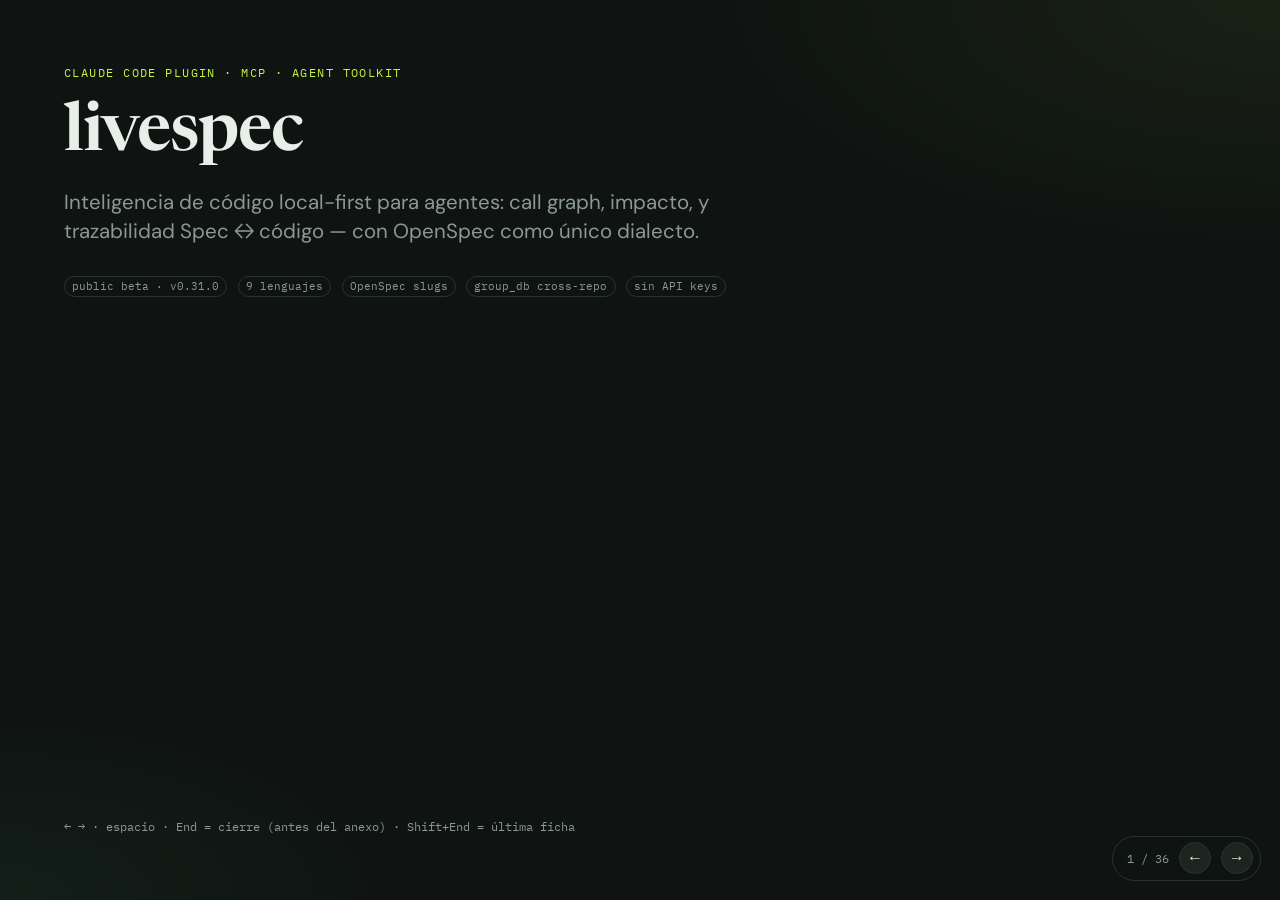
==== commit 1e326f0a: "docs(presentation): add install, demo, and plugin-bundle slides Close P0 checklist gaps for talk cra" ====
--- a/docs/livespec-presentation.html
+++ b/docs/livespec-presentation.html
@@ -421,9 +421,77 @@
       </p>
     </section>
 
-    <!-- 3 -->
+    <!-- 3 Bundle -->
+    <section class="slide" data-title="Bundle">
+      <p class="eyebrow">02 · Qué instalás</p>
+      <h2>No es solo un MCP</h2>
+      <div class="grid-2" style="margin-top:0.3rem">
+        <div class="card">
+          <h3>MCP server</h3>
+          <p class="muted">Las tools (<span class="mono">uvx livespec@0.31.0</span>). Call graph, impacto, Specs, OpenSpec.</p>
+        </div>
+        <div class="card">
+          <h3>Skill <span class="mono">livespec</span></h3>
+          <p class="muted">Manual del agente: cold-open, mapa de tools, traps (<span class="mono">workspace</span>, graph ≠ tráfico).</p>
+        </div>
+        <div class="card">
+          <h3>Subagent <span class="mono">livespec</span></h3>
+          <p class="muted">Especialista proactivo. Precarga el Skill; no inventa callers con Grep si el MCP está caído.</p>
+        </div>
+        <div class="card">
+          <h3>Command <span class="mono">/livespec-onboard</span></h3>
+          <p class="muted">Un atajo: delega al subagent el cold-open (<span class="mono">index → overview → list_specs</span>).</p>
+        </div>
+      </div>
+      <div class="next-step"><strong>Acción:</strong> si solo conectás el MCP, te falta el playbook. El plugin trae los cuatro.</div>
+    </section>
+
+    <!-- 4 Install -->
+    <section class="slide" data-title="Install">
+      <p class="eyebrow">03 · Primer minuto</p>
+      <h2>Marketplace → onboard → <span class="mono">workspace=</span></h2>
+      <div class="card" style="margin-top:0.4rem">
+        <pre style="margin:0;white-space:pre-wrap;font-family:var(--mono);font-size:0.95rem;line-height:1.55;color:var(--fg)">claude plugin marketplace add Rixmerz/livespec
+claude plugin install livespec@rixmerz
+# Restart Claude Code / reconnect MCP
+
+/livespec-onboard /abs/path/al/repo</pre>
+      </div>
+      <ul class="clean" style="margin-top:0.85rem">
+        <li>Marketplace = owner (<span class="mono">rixmerz</span>); producto = <span class="mono">livespec</span> → <span class="mono">livespec@rixmerz</span></li>
+        <li>Cada tool exige <span class="mono">workspace=/abs/repo</span> — sin path → error shaped</li>
+        <li>Tras update: reconnect MCP (tool list stale = falla clásica en demo)</li>
+      </ul>
+      <div class="next-step"><strong>Pin:</strong> <span class="mono">uvx livespec@0.31.0</span> · PyPI Trusted Publishing</div>
+    </section>
+
+    <!-- 5 Demo -->
+    <section class="slide" data-title="Demo">
+      <p class="eyebrow">04 · Demo en vivo</p>
+      <h2>Tres pasos. No más.</h2>
+      <div class="grid-3" style="margin-top:0.35rem">
+        <div class="card">
+          <h3>1. Orientar</h3>
+          <p class="muted"><span class="mono">/livespec-onboard</span> o cold-open. Decí counts + Specs.</p>
+        </div>
+        <div class="card">
+          <h3>2. Hop cross-repo</h3>
+          <p class="muted">Composer → HotelSvc: <span class="mono">listByChunk*</span> → <span class="mono">getHotelList</span> vía <span class="mono">group_db</span>.</p>
+        </div>
+        <div class="card">
+          <h3>3. Spec flotante</h3>
+          <p class="muted">Arquetipo A: Specs en el árbol sin links. “¿Qué falta ligar?”</p>
+        </div>
+      </div>
+      <p class="lede" style="margin-top:0.55rem">
+        Backup sin red: números del anexo (13 fichas). Si MCP cae: no inventar con Grep.
+      </p>
+      <div class="next-step"><strong>Caveat en voz alta:</strong> dead / legacy = grafo estático ≠ tráfico de prod.</div>
+    </section>
+
+    <!-- 6 -->
     <section class="slide" data-title="Preguntas">
-      <p class="eyebrow">02 · Qué responde</p>
+      <p class="eyebrow">05 · Qué responde</p>
       <h2>Las preguntas que un agente hace de verdad</h2>
       <table>
         <thead>
@@ -443,7 +511,7 @@
 
     <!-- 4 -->
     <section class="slide" data-title="Cómo">
-      <p class="eyebrow">03 · Cómo funciona</p>
+      <p class="eyebrow">06 · Cómo funciona</p>
       <h2>Pipeline local, sin nube</h2>
       <div class="flow" style="margin:0.2rem 0 0.9rem">
         <span>walk repo</span><span class="arrow">→</span>
@@ -474,7 +542,7 @@
 
     <!-- 5 -->
     <section class="slide" data-title="OpenSpec">
-      <p class="eyebrow">04 · Nomenclatura</p>
+      <p class="eyebrow">07 · Nomenclatura</p>
       <h2>Un solo dialecto: OpenSpec</h2>
       <div class="grid-2">
         <div class="card">
@@ -505,7 +573,7 @@
 
     <!-- 6 -->
     <section class="slide" data-title="Superficie">
-      <p class="eyebrow">05 · Superficie</p>
+      <p class="eyebrow">08 · Superficie</p>
       <h2>44 tools en tres tiers</h2>
       <div class="grid-3">
         <div class="card">
@@ -530,7 +598,7 @@
 
     <!-- 7 -->
     <section class="slide" data-title="Cross-repo">
-      <p class="eyebrow">06 · Cross-repo</p>
+      <p class="eyebrow">09 · Cross-repo</p>
       <h2>group_db: el flujo entre servicios</h2>
       <div class="grid-2">
         <div class="card">
@@ -559,7 +627,7 @@
 
     <!-- 8 — comparative table WITH Graphify -->
     <section class="slide" data-title="Comparativa">
-      <p class="eyebrow">07 · Comparativa</p>
+      <p class="eyebrow">10 · Comparativa</p>
       <h2>OpenSpec · livespec · Graphify</h2>
       <p class="muted small" style="margin-bottom:0.2rem;max-width:70ch">
         OpenSpec no compite: autoría. Graphify sí se solapa (grafo local + MCP).
@@ -629,7 +697,7 @@
 
     <!-- 9 — livespec vs Graphify deep dive -->
     <section class="slide" data-title="vs Graphify">
-      <p class="eyebrow">08 · Competencia directa</p>
+      <p class="eyebrow">11 · Competencia directa</p>
       <h2>livespec frente a Graphify</h2>
       <div class="grid-2">
         <div class="card">
@@ -660,7 +728,7 @@
 
     <!-- 09 Limitaciones -->
     <section class="slide" data-title="Limitaciones">
-      <p class="eyebrow">09 · Limitaciones</p>
+      <p class="eyebrow">12 · Limitaciones</p>
       <h2>Lo que livespec <em>no</em> es</h2>
       <div class="grid-2">
         <div class="card">
@@ -693,7 +761,7 @@
 
     <!-- 10 Cómo leer -->
     <section class="slide" data-title="Léxico">
-      <p class="eyebrow">10 · Cómo leer el barrido</p>
+      <p class="eyebrow">13 · Cómo leer el barrido</p>
       <h2>Cuatro palabras, un significado</h2>
       <div class="stat-grid" style="margin-top:0.5rem">
         <div class="stat">
@@ -718,7 +786,7 @@
 
     <!-- 11 Victoria -->
     <section class="slide" data-title="Victoria">
-      <p class="eyebrow">11 · Victoria del hard-cut</p>
+      <p class="eyebrow">14 · Victoria del hard-cut</p>
       <h2>Qué salió bien · en una frase</h2>
       <div class="stat-grid" style="margin-top:0.45rem">
         <div class="stat">
@@ -747,7 +815,7 @@
 
     <!-- 12 Cross visual -->
     <section class="slide" data-title="Hop">
-      <p class="eyebrow">12 · Cross-repo en una imagen</p>
+      <p class="eyebrow">15 · Cross-repo en una imagen</p>
       <h2>¿Se ven llamadas entre servicios?</h2>
       <div class="flow-boxes">
         <div class="box"><strong>sm-composer-m</strong><span>cliente · listByChunk*</span></div>
@@ -773,7 +841,7 @@
 
     <!-- 13 Arquetipo A -->
     <section class="slide" data-title="A-composer">
-      <p class="eyebrow">13 · Arquetipo A · Composer</p>
+      <p class="eyebrow">16 · Arquetipo A · Composer</p>
       <h2>Specs de adorno</h2>
       <p class="archetype">“El código está, las Specs también… pero casi no se tocan.”</p>
       <div class="stat-grid">
@@ -800,7 +868,7 @@
 
     <!-- 14 Arquetipo B -->
     <section class="slide" data-title="A-sa">
-      <p class="eyebrow">14 · Arquetipo B · SA Java</p>
+      <p class="eyebrow">17 · Arquetipo B · SA Java</p>
       <h2>Grafo sano · Specs flojas</h2>
       <p class="archetype">“Casi no hay dead… pero igual no podés preguntar qué implementa X.”</p>
       <div class="stat-grid">
@@ -825,7 +893,7 @@
 
     <!-- 15 Arquetipo C -->
     <section class="slide" data-title="A-good">
-      <p class="eyebrow">15 · Arquetipo C · Bien anclado</p>
+      <p class="eyebrow">18 · Arquetipo C · Bien anclado</p>
       <h2>Así se ve el objetivo</h2>
       <p class="archetype">“Casi todas las Specs tienen código. El agente puede cerrar el loop.”</p>
       <div class="stat-grid">
@@ -855,7 +923,7 @@
 
     <!-- 16 Fit -->
     <section class="slide" data-title="Cuándo">
-      <p class="eyebrow">16 · Cuándo usarlo · audiencia: devs</p>
+      <p class="eyebrow">19 · Cuándo usarlo · audiencia: devs</p>
       <h2>Fit / no-fit</h2>
       <div class="grid-2">
         <div class="card">
@@ -882,7 +950,7 @@
 
     <!-- 17 Playbook -->
     <section class="slide" data-title="Provecho">
-      <p class="eyebrow">17 · Playbook</p>
+      <p class="eyebrow">20 · Playbook</p>
       <h2>Cómo sacarle el máximo</h2>
       <div class="grid-2">
         <ol class="steps">
@@ -903,7 +971,7 @@
 
     <!-- cierre -->
     <section class="slide" data-title="Cierre">
-      <p class="eyebrow">18 · Cierre</p>
+      <p class="eyebrow">21 · Cierre</p>
       <h2>Una frase</h2>
       <p class="lede" style="font-size:clamp(1.15rem,2.3vw,1.55rem);color:var(--ink);max-width:38ch">
         OpenSpec define el viaje. livespec muestra el radar: conexiones,
@@ -924,7 +992,7 @@
     <section class="slide" data-title="Anexo">
       <p class="eyebrow">Anexo</p>
       <h2>Detalle por repo del group_db</h2>
-      <p class="lede">Las 13 fichas siguientes son opcionales. El talk termina en la diapo 18.</p>
+      <p class="lede">Las 13 fichas siguientes son opcionales. El talk termina en la diapo 21.</p>
       <div class="next-step"><strong>Tip:</strong> End / flechas — saltá si el público ya entendió los arquetipos.</div>
     </section>
 
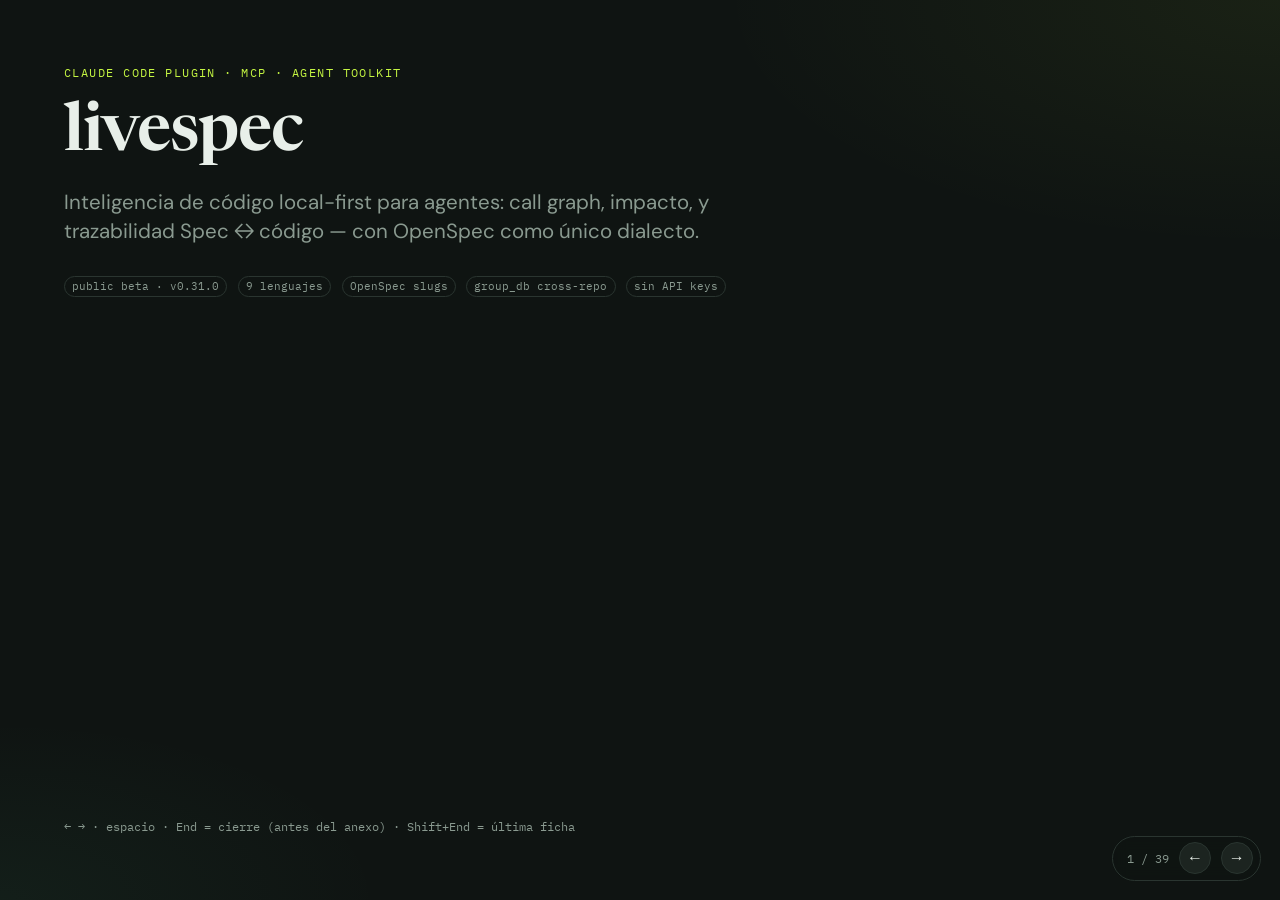
==== commit 154454da: "docs(presentation): add Explorer visuals, CTA, and Q&A timing Close talk checklist gaps: Spec/Flow s" ====
--- a/docs/livespec-presentation.html
+++ b/docs/livespec-presentation.html
@@ -341,6 +341,53 @@
       line-height: 1.4;
     }
     .next-step strong { color: var(--accent); }
+
+    .shot-grid {
+      display: grid;
+      grid-template-columns: 1fr 1fr;
+      gap: 0.85rem;
+      max-width: 1100px;
+      align-items: start;
+    }
+    .shot-grid figure {
+      margin: 0;
+      background: var(--card);
+      border: 1px solid var(--line);
+      border-radius: 10px;
+      overflow: hidden;
+    }
+    .shot-grid img {
+      display: block;
+      width: 100%;
+      height: auto;
+      max-height: 42vh;
+      object-fit: cover;
+      object-position: top left;
+    }
+    .shot-grid figcaption {
+      font-family: var(--mono);
+      font-size: 0.72rem;
+      color: var(--muted);
+      padding: 0.45rem 0.7rem 0.55rem;
+      border-top: 1px solid var(--line);
+    }
+    @media (max-width: 860px) {
+      .shot-grid { grid-template-columns: 1fr; }
+    }
+
+    .timing {
+      display: grid;
+      grid-template-columns: 4.5rem 1fr;
+      gap: 0.35rem 0.85rem;
+      max-width: 70ch;
+      font-size: 0.92rem;
+    }
+    .timing .t {
+      font-family: var(--mono);
+      color: var(--accent);
+      font-size: 0.8rem;
+    }
+
     .archetype {
       font-size: 1.15rem;
       color: var(--ink);
@@ -969,9 +1016,76 @@
       </div>
     </section>
 
+    <!-- Visual -->
+    <section class="slide" data-title="Visual">
+      <p class="eyebrow">21 · Visual</p>
+      <h2>Explorer: Specs y flujos</h2>
+      <div class="shot-grid" style="margin-top:0.35rem">
+        <figure>
+          <img src="assets/spec-explorer.png" alt="Spec Explorer on livespec-mcp — 13 Specs verified" />
+          <figcaption>Spec Explorer · livespec-mcp · 13/13 verified</figcaption>
+        </figure>
+        <figure>
+          <img src="assets/flow-explorer.png" alt="Flow Explorer group_db — projects, xrepo specs, route hops" />
+          <figcaption>Flow Explorer · group_db · hop Composer→HotelSvc en route edges</figcaption>
+        </figure>
+      </div>
+      <div class="next-step"><strong>Demo:</strong> <span class="mono">livespec explorer serve .</span> · Flow bundle vía <span class="mono">export_flow_explorer</span> (plugin docs).</div>
+    </section>
+
+    <!-- CTA -->
+    <section class="slide" data-title="CTA">
+      <p class="eyebrow">22 · Qué pedimos hoy</p>
+      <h2>Próximo paso del equipo</h2>
+      <div class="grid-3" style="margin-top:0.35rem">
+        <div class="card">
+          <h3>1. Instalar</h3>
+          <p class="muted"><span class="mono">livespec@rixmerz</span> · cold-open en tu servicio.</p>
+        </div>
+        <div class="card">
+          <h3>2. Ligar Specs</h3>
+          <p class="muted">Árbol <span class="mono">openspec/</span> + <span class="mono">@spec:slug</span> en handlers. Sin link = ruido.</p>
+        </div>
+        <div class="card">
+          <h3>3. Group donde importa</h3>
+          <p class="muted"><span class="mono">group_db</span> en el flujo HTTP real (composer ↔ SA). No indexar la carpeta padre.</p>
+        </div>
+      </div>
+      <ul class="clean" style="margin-top:0.85rem">
+        <li><strong>Madurez:</strong> public beta <span class="mono">v0.31.0</span> — OpenSpec-only, endpoints HTTP-ish, dead sin tests.</li>
+        <li><strong>No pedimos:</strong> borrar código por dead/legacy sin APM.</li>
+        <li><strong>Quién adopta primero:</strong> un composer + su SA (hop medible en una tarde).</li>
+      </ul>
+      <div class="next-step"><strong>CTA:</strong> esta semana — install + onboard + 1 Spec ligada en tu repo.</div>
+    </section>
+
+    <!-- Q&A -->
+    <section class="slide" data-title="QA">
+      <p class="eyebrow">23 · Q&amp;A esperado</p>
+      <h2>Respuestas de una frase</h2>
+      <table>
+        <thead><tr><th>Pregunta</th><th>Respuesta</th></tr></thead>
+        <tbody>
+          <tr><td>¿Borro el dead?</td><td>No. Candidato de grafo — confirmá con APM/logs.</td></tr>
+          <tr><td>¿Orphan = basura?</td><td>No. Suele ser SA/repo fuera del <span class="mono">group_db</span>.</td></tr>
+          <tr><td>¿Por qué <span class="mono">workspace</span>?</td><td>Abs path del repo. Sin fallback env. Un repo por llamada.</td></tr>
+          <tr><td>¿Solo veo ~27 tools?</td><td>Core. Spec/Docs se desbloquean con Specs / <span class="mono">LIVESPEC_PLUGINS</span>.</td></tr>
+          <tr><td>¿9 lenguajes?</td><td>Extractors + fixtures. Barrido demo = JS/TS/Java; Go/Rust/Ruby en fixtures.</td></tr>
+          <tr><td>¿Sin red / MCP caído?</td><td>Números del anexo. No inventar callers con Grep.</td></tr>
+        </tbody>
+      </table>
+      <div class="timing" style="margin-top:0.85rem">
+        <span class="t">0–3′</span><span>Producto + install + demo script</span>
+        <span class="t">3–10′</span><span>OpenSpec + tiers + límites + léxico</span>
+        <span class="t">10–16′</span><span>Victoria + hop + 3 arquetipos</span>
+        <span class="t">16–20′</span><span>Visual + CTA + Q&amp;A</span>
+        <span class="t">+opc</span><span>Anexo 13 fichas — solo si preguntan por un repo</span>
+      </div>
+    </section>
+
     <!-- cierre -->
     <section class="slide" data-title="Cierre">
-      <p class="eyebrow">21 · Cierre</p>
+      <p class="eyebrow">24 · Cierre</p>
       <h2>Una frase</h2>
       <p class="lede" style="font-size:clamp(1.15rem,2.3vw,1.55rem);color:var(--ink);max-width:38ch">
         OpenSpec define el viaje. livespec muestra el radar: conexiones,
@@ -992,7 +1106,7 @@
     <section class="slide" data-title="Anexo">
       <p class="eyebrow">Anexo</p>
       <h2>Detalle por repo del group_db</h2>
-      <p class="lede">Las 13 fichas siguientes son opcionales. El talk termina en la diapo 21.</p>
+      <p class="lede">Las 13 fichas siguientes son opcionales. El talk termina en la diapo 24.</p>
       <div class="next-step"><strong>Tip:</strong> End / flechas — saltá si el público ya entendió los arquetipos.</div>
     </section>
 
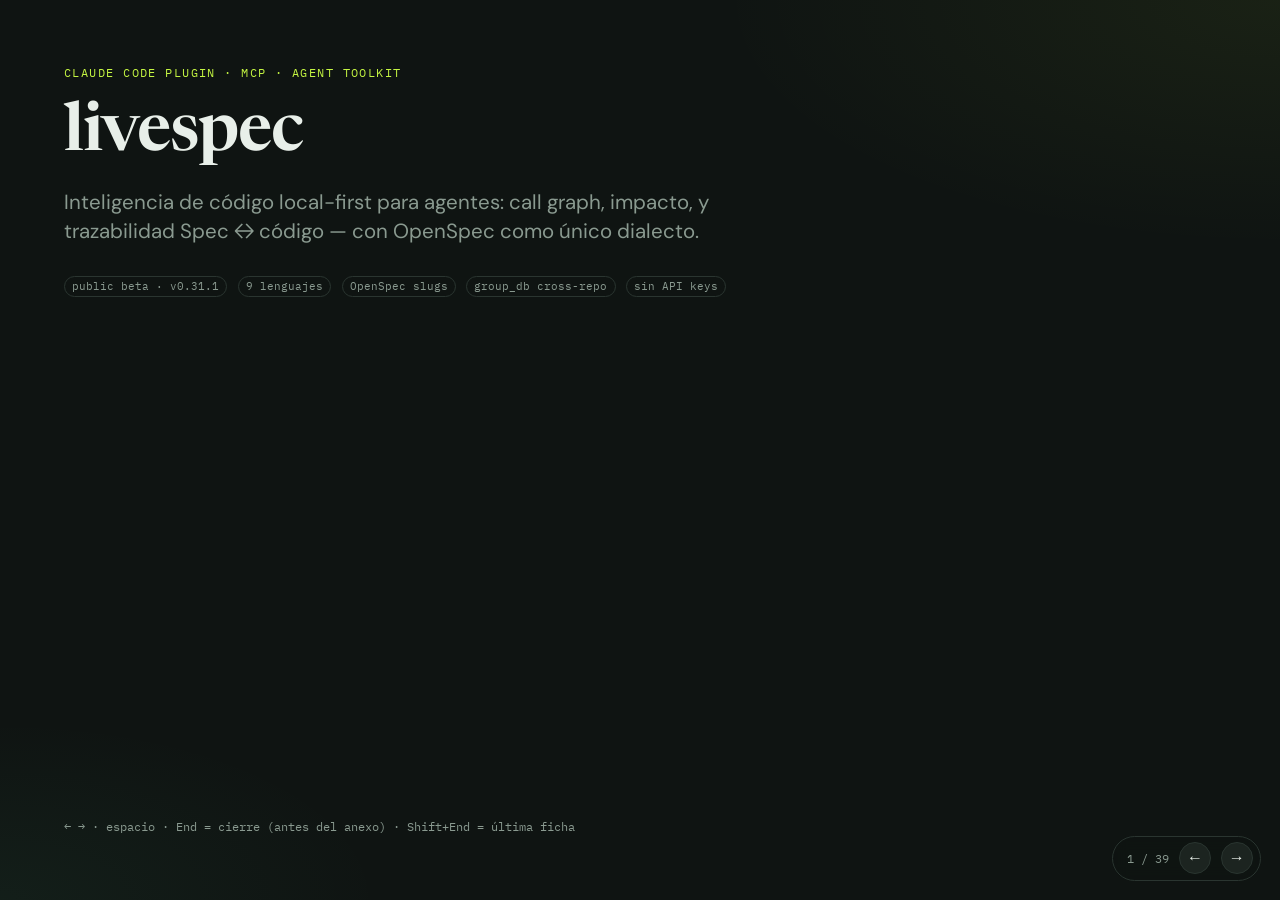
==== commit 5a3d8fc9: "docs: align presentation and beta pins to 0.31.1 Deck and dogfood/checklist still showed 0.31.0 afte" ====
--- a/docs/livespec-presentation.html
+++ b/docs/livespec-presentation.html
@@ -427,7 +427,7 @@
         y trazabilidad Spec ↔ código — con OpenSpec como único dialecto.
       </p>
       <div class="title-meta">
-        <span class="pill">public beta · v0.31.0</span>
+        <span class="pill">public beta · v0.31.1</span>
         <span class="pill">9 lenguajes</span>
         <span class="pill">OpenSpec slugs</span>
         <span class="pill">group_db cross-repo</span>
@@ -475,7 +475,7 @@
       <div class="grid-2" style="margin-top:0.3rem">
         <div class="card">
           <h3>MCP server</h3>
-          <p class="muted">Las tools (<span class="mono">uvx livespec@0.31.0</span>). Call graph, impacto, Specs, OpenSpec.</p>
+          <p class="muted">Las tools (<span class="mono">uvx livespec@0.31.1</span>). Call graph, impacto, Specs, OpenSpec.</p>
         </div>
         <div class="card">
           <h3>Skill <span class="mono">livespec</span></h3>
@@ -509,7 +509,7 @@
         <li>Cada tool exige <span class="mono">workspace=/abs/repo</span> — sin path → error shaped</li>
         <li>Tras update: reconnect MCP (tool list stale = falla clásica en demo)</li>
       </ul>
-      <div class="next-step"><strong>Pin:</strong> <span class="mono">uvx livespec@0.31.0</span> · PyPI Trusted Publishing</div>
+      <div class="next-step"><strong>Pin:</strong> <span class="mono">uvx livespec@0.31.1</span> · PyPI Trusted Publishing</div>
     </section>
 
     <!-- 5 Demo -->
@@ -1026,8 +1026,8 @@
           <figcaption>Spec Explorer · livespec-mcp · 13/13 verified</figcaption>
         </figure>
         <figure>
-          <img src="assets/flow-explorer.png" alt="Flow Explorer group_db — projects, xrepo specs, route hops" />
-          <figcaption>Flow Explorer · group_db · hop Composer→HotelSvc en route edges</figcaption>
+          <img src="assets/flow-explorer.png" alt="Flow Explorer group_db — projects, xrepo specs, route hops (nombres de repo genéricos)" />
+          <figcaption>Flow Explorer · group_db · hop Composer→HotelSvc en route edges <span class="muted">(nombres genéricos)</span></figcaption>
         </figure>
       </div>
       <div class="next-step"><strong>Demo:</strong> <span class="mono">livespec explorer serve .</span> · Flow bundle vía <span class="mono">export_flow_explorer</span> (plugin docs).</div>
@@ -1052,7 +1052,7 @@
         </div>
       </div>
       <ul class="clean" style="margin-top:0.85rem">
-        <li><strong>Madurez:</strong> public beta <span class="mono">v0.31.0</span> — OpenSpec-only, endpoints HTTP-ish, dead sin tests.</li>
+        <li><strong>Madurez:</strong> public beta <span class="mono">v0.31.1</span> — OpenSpec-only, endpoints HTTP-ish, dead sin tests.</li>
         <li><strong>No pedimos:</strong> borrar código por dead/legacy sin APM.</li>
         <li><strong>Quién adopta primero:</strong> un composer + su SA (hop medible en una tarde).</li>
       </ul>
@@ -1097,7 +1097,7 @@
         <div class="card"><h3>Límite</h3><p class="muted">Grafo ≠ prod · índice fresco</p></div>
       </div>
       <p class="footnote">
-        github.com/Rixmerz/livespec · PyPI <span class="mono">livespec</span> · v0.31.0<br />
+        github.com/Rixmerz/livespec · PyPI <span class="mono">livespec</span> · v0.31.1<br />
         Comparativa Graphify: docs/COMPETITIVE_GRAPHIFY.md
       </p>
     </section>
@@ -1106,7 +1106,9 @@
     <section class="slide" data-title="Anexo">
       <p class="eyebrow">Anexo</p>
       <h2>Detalle por repo del group_db</h2>
-      <p class="lede">Las 13 fichas siguientes son opcionales. El talk termina en la diapo 24.</p>
+      <p class="lede">Las 13 fichas siguientes son opcionales. El talk termina en la diapo 24.
+        Los nombres de repo son genéricos (<span class="mono">api-composer-a</span>…<span class="mono">sm-composer-m</span>);
+        las métricas son las reales del barrido.</p>
       <div class="next-step"><strong>Tip:</strong> End / flechas — saltá si el público ya entendió los arquetipos.</div>
     </section>
 
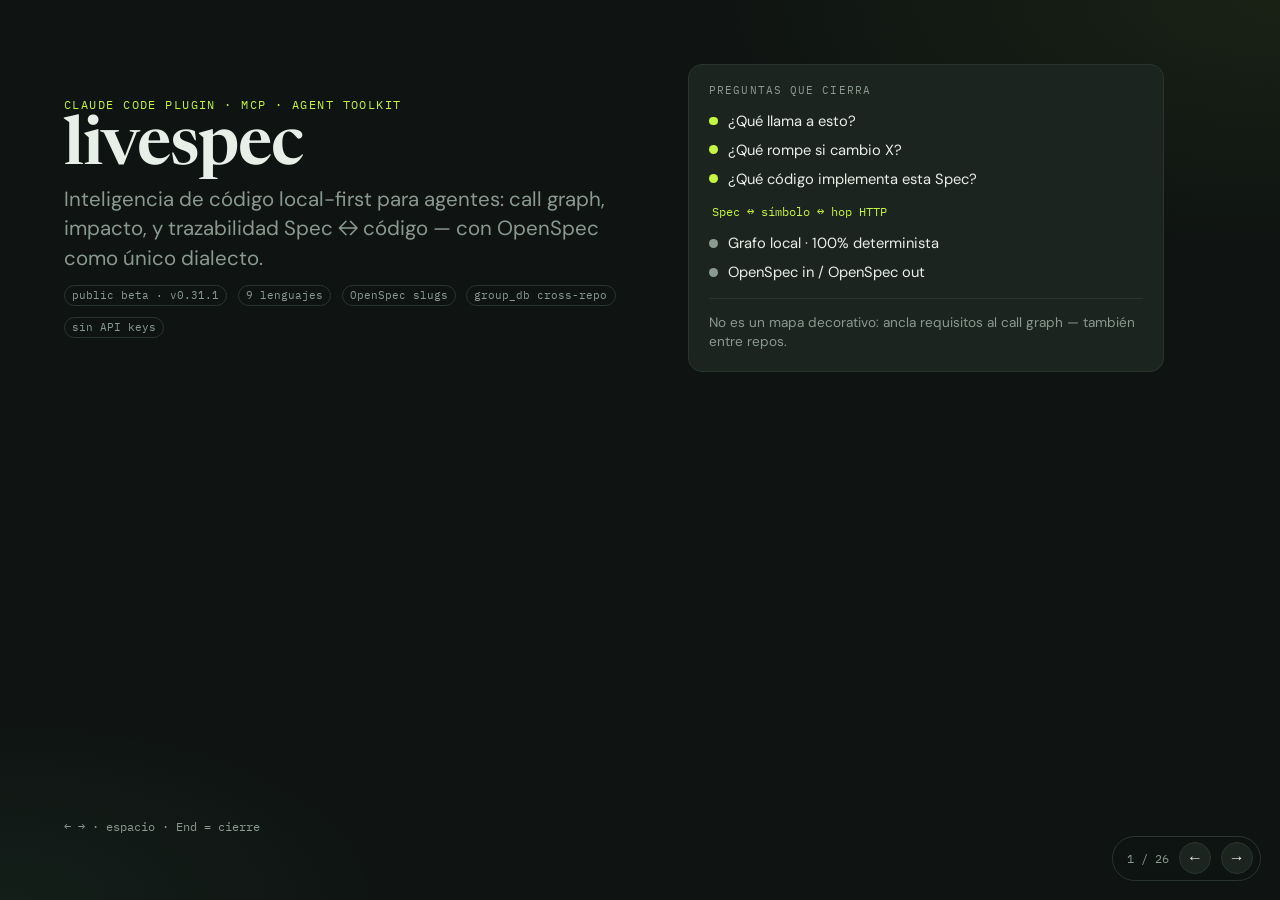
==== commit d46616e4: "feat(mcp): discover cross-repo Specs and harden Flow Explorer Agents missed mirrored xrepo-* Specs; " ====
--- a/docs/livespec-presentation.html
+++ b/docs/livespec-presentation.html
@@ -164,14 +164,21 @@
     }
     td .mono { color: var(--accent-dim); }
 
+    table.cmp {
+      width: 100%;
+      font-size: 0.78rem;
+    }
+    table.cmp th, table.cmp td {
+      padding: 0.4rem 0.45rem;
+    }
     table.cmp td:first-child {
       font-weight: 600;
-      width: 18%;
+      width: 11%;
       color: var(--muted);
-      font-size: 0.85rem;
+      font-size: 0.75rem;
     }
     table.cmp th:not(:first-child),
-    table.cmp td:not(:first-child) { width: 41%; }
+    table.cmp td:not(:first-child) { width: 22.25%; }
 
     .stat-grid {
       display: grid;
@@ -306,6 +313,64 @@
       flex-wrap: wrap;
       gap: 0.5rem;
     }
+    .title-hero {
+      display: grid;
+      grid-template-columns: minmax(0, 1.15fr) minmax(0, 0.95fr);
+      gap: clamp(1.5rem, 4vw, 3rem);
+      align-items: center;
+      width: 100%;
+      max-width: 1100px;
+    }
+    @media (max-width: 860px) {
+      .title-hero { grid-template-columns: 1fr; }
+    }
+    .title-aside {
+      background: var(--card);
+      border: 1px solid var(--line);
+      border-radius: 14px;
+      padding: 1.15rem 1.25rem;
+    }
+    .title-aside .aside-label {
+      font-family: var(--mono);
+      font-size: 0.68rem;
+      letter-spacing: 0.1em;
+      text-transform: uppercase;
+      color: var(--muted);
+      margin-bottom: 0.85rem;
+    }
+    .title-aside .stack {
+      display: flex;
+      flex-direction: column;
+      gap: 0.55rem;
+    }
+    .title-aside .row {
+      display: flex;
+      align-items: center;
+      gap: 0.65rem;
+      font-size: 0.92rem;
+    }
+    .title-aside .row .dot {
+      width: 0.55rem;
+      height: 0.55rem;
+      border-radius: 50%;
+      background: var(--accent);
+      flex-shrink: 0;
+    }
+    .title-aside .row.muted-row .dot { background: var(--muted); }
+    .title-aside .bridge {
+      margin: 0.35rem 0 0.35rem 0.2rem;
+      font-family: var(--mono);
+      font-size: 0.78rem;
+      color: var(--accent);
+    }
+    .title-aside .aside-foot {
+      margin-top: 1rem;
+      padding-top: 0.85rem;
+      border-top: 1px solid var(--line);
+      font-size: 0.85rem;
+      color: var(--muted);
+      line-height: 1.45;
+    }
     .footnote {
       margin-top: auto;
       padding-top: 1.2rem;
@@ -363,6 +428,7 @@
       max-height: 42vh;
       object-fit: cover;
       object-position: top left;
+      cursor: zoom-in;
     }
     .shot-grid figcaption {
       font-family: var(--mono);
@@ -373,6 +439,51 @@
     }
     @media (max-width: 860px) {
       .shot-grid { grid-template-columns: 1fr; }
+    }
+
+    .lightbox {
+      position: fixed;
+      inset: 0;
+      z-index: 100;
+      display: none;
+      align-items: center;
+      justify-content: center;
+      padding: 1.25rem;
+      background: rgba(6, 8, 14, 0.88);
+      cursor: zoom-out;
+    }
+    .lightbox.open { display: flex; }
+    .lightbox img {
+      max-width: min(96vw, 1400px);
+      max-height: 92vh;
+      width: auto;
+      height: auto;
+      object-fit: contain;
+      border-radius: 8px;
+      box-shadow: 0 12px 48px rgba(0, 0, 0, 0.45);
+      cursor: default;
+    }
+    .lightbox .lb-cap {
+      position: absolute;
+      left: 50%;
+      bottom: 1rem;
+      transform: translateX(-50%);
+      font-family: var(--mono);
+      font-size: 0.75rem;
+      color: #c8ceda;
+      background: rgba(10, 12, 20, 0.7);
+      padding: 0.35rem 0.7rem;
+      border-radius: 6px;
+      max-width: 90vw;
+      text-align: center;
+    }
+    .lightbox .lb-hint {
+      position: absolute;
+      top: 0.85rem;
+      right: 1rem;
+      font-family: var(--mono);
+      font-size: 0.7rem;
+      color: #9aa3b5;
     }
 
     .timing {
@@ -420,20 +531,36 @@
 
     <!-- 1 -->
     <section class="slide active" data-title="Title">
-      <p class="eyebrow">Claude Code plugin · MCP · agent toolkit</p>
-      <h1>livespec</h1>
-      <p class="lede">
-        Inteligencia de código local-first para agentes: call graph, impacto,
-        y trazabilidad Spec ↔ código — con OpenSpec como único dialecto.
-      </p>
-      <div class="title-meta">
-        <span class="pill">public beta · v0.31.1</span>
-        <span class="pill">9 lenguajes</span>
-        <span class="pill">OpenSpec slugs</span>
-        <span class="pill">group_db cross-repo</span>
-        <span class="pill">sin API keys</span>
-      </div>
-      <p class="footnote">← → · espacio · End = cierre (antes del anexo) · Shift+End = última ficha</p>
+      <div class="title-hero">
+        <div>
+          <p class="eyebrow">Claude Code plugin · MCP · agent toolkit</p>
+          <h1>livespec</h1>
+          <p class="lede">
+            Inteligencia de código local-first para agentes: call graph, impacto,
+            y trazabilidad Spec ↔ código — con OpenSpec como único dialecto.
+          </p>
+          <div class="title-meta">
+            <span class="pill">public beta · v0.31.1</span>
+            <span class="pill">9 lenguajes</span>
+            <span class="pill">OpenSpec slugs</span>
+            <span class="pill">group_db cross-repo</span>
+            <span class="pill">sin API keys</span>
+          </div>
+        </div>
+        <aside class="title-aside" aria-label="Qué responde">
+          <div class="aside-label">Preguntas que cierra</div>
+          <div class="stack">
+            <div class="row"><span class="dot"></span><span>¿Qué llama a esto?</span></div>
+            <div class="row"><span class="dot"></span><span>¿Qué rompe si cambio X?</span></div>
+            <div class="row"><span class="dot"></span><span>¿Qué código implementa esta Spec?</span></div>
+            <div class="bridge">Spec ↔ símbolo ↔ hop HTTP</div>
+            <div class="row muted-row"><span class="dot"></span><span>Grafo local · 100% determinista</span></div>
+            <div class="row muted-row"><span class="dot"></span><span>OpenSpec in / OpenSpec out</span></div>
+          </div>
+          <p class="aside-foot">No es un mapa decorativo: ancla requisitos al call graph — también entre repos.</p>
+        </aside>
+      </div>
+      <p class="footnote">← → · espacio · End = cierre</p>
     </section>
 
     <!-- 2 -->
@@ -531,7 +658,7 @@
         </div>
       </div>
       <p class="lede" style="margin-top:0.55rem">
-        Backup sin red: números del anexo (13 fichas). Si MCP cae: no inventar con Grep.
+        Backup sin red: hop + arquetipos en el deck. Si MCP cae: no inventar con Grep.
       </p>
       <div class="next-step"><strong>Caveat en voz alta:</strong> dead / legacy = grafo estático ≠ tráfico de prod.</div>
     </section>
@@ -618,6 +745,41 @@
       </p>
     </section>
 
+    <!-- 5b · ejemplo concreto -->
+    <section class="slide" data-title="Spec en código">
+      <p class="eyebrow">07b · De markdown a símbolo</p>
+      <h2>Así se ve el ancla Spec ↔ código</h2>
+      <div class="grid-2" style="margin-top:0.25rem;align-items:stretch">
+        <div>
+          <p class="muted small" style="margin-bottom:0.35rem"><span class="mono">openspec/specs/auth/spec.md</span></p>
+          <div class="codeblock" style="font-size:0.78rem;min-height:14rem"><span class="c">### Requirement: User login</span>
+The system SHALL authenticate
+with email + password and return
+a session token.
+
+<span class="c">#### Scenario: Valid credentials</span>
+- <strong>WHEN</strong> credentials are valid
+- <strong>THEN</strong> a session is created
+- <strong>AND</strong> a token is returned</div>
+          <p class="muted small" style="margin-top:0.45rem">→ slug: <span class="mono">auth-user-login</span> · <span class="mono">sync_openspec</span></p>
+        </div>
+        <div>
+          <p class="muted small" style="margin-bottom:0.35rem"><span class="mono">src/auth/login.py</span> — livespec lee el docstring</p>
+          <div class="codeblock" style="font-size:0.78rem;min-height:14rem"><span class="c">def login(email, password):</span>
+    <span class="c">"""@spec:auth-user-login</span>
+
+    Authenticate and issue a session
+    token for the given credentials.
+    <span class="c">"""</span>
+    user = find_user(email)
+    …
+    return issue_token(user)</div>
+          <p class="muted small" style="margin-top:0.45rem">→ <span class="mono">get_spec_implementation("auth-user-login")</span> encuentra este símbolo</p>
+        </div>
+      </div>
+      <div class="next-step"><strong>Sin el <span class="mono">@spec:</span>:</strong> la Spec “flota” (escrita en OpenSpec, invisible al agente en el grafo).</div>
+    </section>
+
     <!-- 6 -->
     <section class="slide" data-title="Superficie">
       <p class="eyebrow">08 · Superficie</p>
@@ -647,38 +809,40 @@
     <section class="slide" data-title="Cross-repo">
       <p class="eyebrow">09 · Cross-repo</p>
       <h2>group_db: el flujo entre servicios</h2>
+      <div class="flow-boxes" style="margin:0.55rem 0 0.85rem">
+        <div class="box"><strong>Composer</strong><span>listByChunk*</span></div>
+        <div class="arrow">→</div>
+        <div class="box"><strong>group_db</strong><span>route_callers</span></div>
+        <div class="arrow">→</div>
+        <div class="box"><strong>HotelSvc</strong><span>getHotelList</span></div>
+      </div>
       <div class="grid-2">
         <div class="card">
           <h3>Qué une</h3>
           <ul class="clean" style="margin-top:0.55rem">
-            <li><span class="mono">who_does_this_call</span> → invokes_endpoints</li>
-            <li><span class="mono">who_calls</span> → route_callers</li>
-            <li><span class="mono">find_symbol</span> group-wide + <span class="mono">project_root</span></li>
-            <li><span class="mono">find_legacy_flows</span></li>
-            <li><span class="mono">export_flow_explorer</span></li>
+            <li><span class="mono">who_calls</span> → <span class="mono">route_callers</span></li>
+            <li><span class="mono">who_does_this_call</span> → hops salientes</li>
+            <li><span class="mono">export_flow_explorer</span> → mapa visual</li>
           </ul>
         </div>
         <div class="card">
-          <h3>Qué significa en la práctica</h3>
+          <h3>En la práctica</h3>
           <p class="muted" style="margin-top:0.55rem">
-            Un agente en el BFF puede preguntar qué SA atiende un path, o qué
-            clientes llaman un endpoint del SA, sin abrir 10 repos a mano.
+            Un agente pregunta qué clientes llaman un endpoint del SA sin abrir 10 repos.
+            Orphans ≠ basura: suele faltar un SA en el group. No indexar la carpeta padre.
           </p>
-          <p class="muted" style="margin-top:0.7rem">
-            Orphans ≠ basura: casi siempre un SA que falta en el group o un
-            cliente third-party fuera del índice.
-          </p>
-        </div>
-      </div>
-    </section>
-
-    <!-- 8 — comparative table WITH Graphify -->
+        </div>
+      </div>
+      <div class="next-step"><strong>Demo live:</strong> Flow Explorer del <span class="mono">group_db</span> (HTML abierto) — no el Flow solo del repo livespec.</div>
+    </section>
+
+    <!-- 8 — comparative table WITH Graphify + Engram -->
     <section class="slide" data-title="Comparativa">
       <p class="eyebrow">10 · Comparativa</p>
-      <h2>OpenSpec · livespec · Graphify</h2>
-      <p class="muted small" style="margin-bottom:0.2rem;max-width:70ch">
-        OpenSpec no compite: autoría. Graphify sí se solapa (grafo local + MCP).
-        Se diferencian en la pregunta que responden.
+      <h2>OpenSpec · livespec · Graphify · Engram</h2>
+      <p class="muted small" style="margin-bottom:0.2rem;max-width:78ch">
+        OpenSpec no compite: autoría. Engram no compite: memoria del agente.
+        Graphify sí se solapa (grafo local + MCP). Se diferencian en la pregunta.
       </p>
       <table class="cmp">
         <thead>
@@ -687,6 +851,7 @@
             <th>OpenSpec</th>
             <th>livespec</th>
             <th>Graphify</th>
+            <th>Engram</th>
           </tr>
         </thead>
         <tbody>
@@ -695,50 +860,58 @@
             <td>SDD / authoring de requirements</td>
             <td>Code intel + Spec↔código</td>
             <td>Knowledge graph del repo</td>
+            <td>Memoria persistente del agente</td>
           </tr>
           <tr>
             <td>Pregunta</td>
             <td>¿Qué debemos construir?</td>
             <td>¿Qué código implementa / qué rompe?</td>
             <td>¿Cómo está organizado y qué lo atraviesa?</td>
+            <td>¿Qué ya aprendimos / decidimos?</td>
           </tr>
           <tr>
             <td>Artefacto</td>
             <td><span class="mono">openspec/</span> markdown</td>
             <td>SQLite + call graph + Specs</td>
             <td><span class="mono">graph.json</span> + HTML / Obsidian / Neo4j</td>
+            <td>SQLite + FTS5 (<span class="mono">~/.engram/</span>)</td>
           </tr>
           <tr>
             <td>Fuerte en</td>
             <td>Gates, proposals, changes</td>
             <td>Spec↔código, <span class="mono">group_db</span>, endpoints, PR impact</td>
             <td>Comunidades Leiden, god nodes, multimodal</td>
+            <td>Facts, decisions, recall cross-session</td>
           </tr>
           <tr>
             <td>LLM</td>
             <td>No (markdown humano)</td>
             <td><strong>Nunca</strong> — 100% determinista</td>
             <td>No para código; sí para docs/medios</td>
+            <td>No en storage; el agente escribe/lee</td>
           </tr>
           <tr>
             <td>Lenguajes</td>
             <td>—</td>
             <td>9 con tests de extractor</td>
             <td>36 declarados</td>
+            <td>— (agnóstico al código)</td>
           </tr>
           <tr>
             <td>Cuándo</td>
             <td>Escribir y gobernar Specs</td>
             <td>Orientar, impact, coverage, polyrepo HTTP</td>
             <td>Repo sin Specs, mucha doc, mapa rápido</td>
+            <td>Continuidad entre sesiones / preferencias</td>
           </tr>
         </tbody>
       </table>
-      <div style="margin-top:0.55rem">
+      <div style="margin-top:0.45rem">
         <span class="pill ok">OpenSpec ⊂ proceso</span>
         <span class="pill ok">livespec ⊂ grafo + Specs</span>
         <span class="pill warn">Graphify ⊂ mapa / multimodal</span>
-        <span class="pill">Conviven: dos MCP en el mismo agente</span>
+        <span class="pill ok">Engram ⊂ memoria agente</span>
+        <span class="pill">Conviven: varios MCP en el mismo agente</span>
       </div>
     </section>
 
@@ -793,14 +966,6 @@
         <div class="card">
           <h3><span class="pill warn">FTS, no vectores</span></h3>
           <p class="muted" style="margin-top:0.45rem">Search es keyword. Semántica profunda no es el producto.</p>
-        </div>
-        <div class="card">
-          <h3><span class="pill ok">Spring ≠ beans</span></h3>
-          <p class="muted" style="margin-top:0.45rem"><span class="mono">find_endpoints</span> lista mappings HTTP — no <span class="mono">@Bean</span>/<span class="mono">@Service</span>.</p>
-        </div>
-        <div class="card">
-          <h3><span class="pill ok">Dead ≠ tests</span></h3>
-          <p class="muted" style="margin-top:0.45rem">Por defecto excluye <span class="mono">src/test</span> / <span class="mono">*.test.ts</span>. Opt-in: <span class="mono">include_tests</span>.</p>
         </div>
       </div>
       <div class="next-step"><strong>Acción:</strong> usalo para orientar y anclar Specs — no como juez final de “borrá esto”.</div>
@@ -828,7 +993,7 @@
           <div class="hint">Módulo sin ninguna Spec. Hay grafo, no hay pregunta “qué implementa X”.</div>
         </div>
       </div>
-      <div class="next-step"><strong>Acción:</strong> dead por defecto es prod (tests fuera). Endpoints Spring ≠ beans DI.</div>
+      <div class="next-step"><strong>Acción:</strong> leé dead/endpoint/Spec con estas definiciones — no con intuición de APM.</div>
     </section>
 
     <!-- 11 Victoria -->
@@ -864,6 +1029,7 @@
     <section class="slide" data-title="Hop">
       <p class="eyebrow">15 · Cross-repo en una imagen</p>
       <h2>¿Se ven llamadas entre servicios?</h2>
+      <p class="muted small" style="margin:0.2rem 0 0.55rem">Pregunta del agente: <span class="mono">who_calls(getHotelList)</span> → 2 clientes en el group.</p>
       <div class="flow-boxes">
         <div class="box"><strong>sm-composer-m</strong><span>cliente · listByChunk*</span></div>
         <div class="arrow">→</div>
@@ -886,86 +1052,44 @@
       <div class="next-step"><strong>Acción:</strong> el group_db sirve cuando cliente y server están indexados juntos.</div>
     </section>
 
-    <!-- 13 Arquetipo A -->
-    <section class="slide" data-title="A-composer">
-      <p class="eyebrow">16 · Arquetipo A · Composer</p>
-      <h2>Specs de adorno</h2>
-      <p class="archetype">“El código está, las Specs también… pero casi no se tocan.”</p>
+    <!-- 3 repos representativos (no 13) -->
+    <section class="slide" data-title="Repo composer">
+      <p class="eyebrow">16 · Repo · Composer</p>
+      <h2>sm-composer-m</h2>
+      <p class="lede">Home del smoke cross-repo · Specs de adorno · de acá sale el hop</p>
       <div class="stat-grid">
-        <div class="stat">
-          <div class="n warn-n">2 / 9</div>
-          <div class="label">Specs con código</div>
-          <div class="hint">Ej. flight-hotel, insurance, transport. ~7 Specs flotando.</div>
-        </div>
-        <div class="stat">
-          <div class="n warn-n">32–70</div>
-          <div class="label">Dead típico</div>
-          <div class="hint">flight-v2 llega a 70. Mucho interno sin callers.</div>
-        </div>
-      </div>
-      <div class="chip-row">
-        <span class="chip">flight-hotel</span>
-        <span class="chip">flight-v2</span>
-        <span class="chip">insurance</span>
-        <span class="chip">transport</span>
-        <span class="chip">sm-composer-m <em>4/11</em></span>
-      </div>
-      <div class="next-step"><strong>Acción:</strong> ligar o archivar Specs flotantes — hoy son ruido para el agente.</div>
-    </section>
-
-    <!-- 14 Arquetipo B -->
-    <section class="slide" data-title="A-sa">
-      <p class="eyebrow">17 · Arquetipo B · SA Java</p>
-      <h2>Grafo sano · Specs flojas</h2>
-      <p class="archetype">“Casi no hay dead… pero igual no podés preguntar qué implementa X.”</p>
+        <div class="stat"><div class="n warn-n">46</div><div class="label">Candidatos a dead</div><div class="hint">~20% del repo sin callers en grafo.</div></div>
+        <div class="stat"><div class="n">7</div><div class="label">Endpoints HTTP</div><div class="hint">Pocas rutas; cliente del hop a HotelSvc.</div></div>
+        <div class="stat"><div class="n warn-n">4 / 11</div><div class="label">Specs con código</div><div class="hint">7 sin impl. Specs “flotan”.</div></div>
+        <div class="stat"><div class="n">2</div><div class="label">Clientes → HotelSvc</div><div class="hint"><span class="mono">listByChunk*</span> → <span class="mono">getHotelList</span>.</div></div>
+      </div>
+      <div class="next-step"><strong>Arquetipo A:</strong> código + Specs existen… casi no se tocan. Ligar o archivar.</div>
+    </section>
+
+    <section class="slide" data-title="Repo HotelSvc">
+      <p class="eyebrow">17 · Repo · Server del hop</p>
+      <h2>api-search-hotel-h</h2>
+      <p class="lede">Target del join cross-repo · grafo denso · Specs flojas</p>
       <div class="stat-grid">
-        <div class="stat">
-          <div class="n">0–4</div>
-          <div class="label">Dead (prod)</div>
-          <div class="hint">bags-f 0 · availability/flight-search-g 1 · TransportSvc 4. Tests ya no inflan.</div>
-        </div>
-        <div class="stat">
-          <div class="n warn-n">2–3 / 9</div>
-          <div class="label">Specs ligadas</div>
-          <div class="hint">El hueco es trazabilidad, no basura.</div>
-        </div>
-      </div>
-      <div class="chip-row">
-        <span class="chip">bags-f <em>0 dead · 11 eps</em></span>
-        <span class="chip">availability <em>1 dead · 11 eps</em></span>
-        <span class="chip">flight-search-g / TransportSvc <em>Specs 2/9</em></span>
-      </div>
-      <div class="next-step"><strong>Acción:</strong> anotar <span class="mono">@spec:</span> en handlers — el grafo ya está listo.</div>
-    </section>
-
-    <!-- 15 Arquetipo C -->
-    <section class="slide" data-title="A-good">
-      <p class="eyebrow">18 · Arquetipo C · Bien anclado</p>
-      <h2>Así se ve el objetivo</h2>
-      <p class="archetype">“Casi todas las Specs tienen código. El agente puede cerrar el loop.”</p>
+        <div class="stat"><div class="n">6</div><div class="label">Candidatos a dead</div><div class="hint">De 989 símbolos; tests fuera.</div></div>
+        <div class="stat"><div class="n">12</div><div class="label">Endpoints HTTP</div><div class="hint">Incluye <span class="mono">getHotelList</span>.</div></div>
+        <div class="stat"><div class="n warn-n">3 / 9</div><div class="label">Specs con código</div><div class="hint">Server clave del group; Specs aún flojas.</div></div>
+        <div class="stat"><div class="n">27</div><div class="label">Módulos sin Spec</div><div class="hint">Hueco = trazabilidad, no “basura”.</div></div>
+      </div>
+      <div class="next-step"><strong>Arquetipo B:</strong> grafo sano · igual no podés preguntar “qué implementa X” sin links.</div>
+    </section>
+
+    <section class="slide" data-title="Repo manager">
+      <p class="eyebrow">18 · Repo · Bien anclado</p>
+      <h2>api-search-manager-i</h2>
+      <p class="lede">Orquestador · mejor Spec↔código del group</p>
       <div class="stat-grid">
-        <div class="stat">
-          <div class="n">8 / 10</div>
-          <div class="label">search-manager</div>
-          <div class="hint">Mejor del group. Orquestador con Specs reales.</div>
-        </div>
-        <div class="stat">
-          <div class="n">9 / 10</div>
-          <div class="label">SPA results</div>
-          <div class="hint">Bien anclado; UI vía framework=angular; 222 orphan tests.</div>
-        </div>
-        <div class="stat">
-          <div class="n">13 / 13</div>
-          <div class="label">livespec self</div>
-          <div class="hint">Referencia: slugs + links + validate green.</div>
-        </div>
-        <div class="stat">
-          <div class="n">15 / 15</div>
-          <div class="label">Mensis</div>
-          <div class="hint">Specs OK; 21 dead son UI/helpers sin callers.</div>
-        </div>
-      </div>
-      <div class="next-step"><strong>Acción:</strong> copiá este patrón a composers/SAs — Specs sin link no sirven al agente.</div>
+        <div class="stat"><div class="n warn-n">16</div><div class="label">Candidatos a dead</div><div class="hint">Dead moderado en un repo chico.</div></div>
+        <div class="stat"><div class="n">4</div><div class="label">Endpoints HTTP</div><div class="hint">Rol = orquestar, no API ancha.</div></div>
+        <div class="stat"><div class="n">8 / 10</div><div class="label">Specs con código</div><div class="hint">Así se ve bien: casi todas anclan.</div></div>
+        <div class="stat"><div class="n">32</div><div class="label">Módulos sin Spec</div><div class="hint">Aún hay huérfanos; Specs sí están ligadas.</div></div>
+      </div>
+      <div class="next-step"><strong>Arquetipo C:</strong> copiá este patrón a composers/SAs — Specs sin link no sirven al agente.</div>
     </section>
 
     <!-- 16 Fit -->
@@ -1022,15 +1146,15 @@
       <h2>Explorer: Specs y flujos</h2>
       <div class="shot-grid" style="margin-top:0.35rem">
         <figure>
-          <img src="assets/spec-explorer.png" alt="Spec Explorer on livespec-mcp — 13 Specs verified" />
-          <figcaption>Spec Explorer · livespec-mcp · 13/13 verified</figcaption>
+          <img src="assets/spec-explorer.png" alt="Spec Explorer on livespec — 13 Specs verified" />
+          <figcaption>Spec Explorer · livespec · 13/13 verified</figcaption>
         </figure>
         <figure>
           <img src="assets/flow-explorer.png" alt="Flow Explorer group_db — projects, xrepo specs, route hops (nombres de repo genéricos)" />
           <figcaption>Flow Explorer · group_db · hop Composer→HotelSvc en route edges <span class="muted">(nombres genéricos)</span></figcaption>
         </figure>
       </div>
-      <div class="next-step"><strong>Demo:</strong> <span class="mono">livespec explorer serve .</span> · Flow bundle vía <span class="mono">export_flow_explorer</span> (plugin docs).</div>
+      <div class="next-step"><strong>Demo live:</strong> Flow cross-repo HTML del <span class="mono">group_db</span> (ya abierto). Screenshots del deck = backup con zoom.</div>
     </section>
 
     <!-- CTA -->
@@ -1079,7 +1203,7 @@
         <span class="t">3–10′</span><span>OpenSpec + tiers + límites + léxico</span>
         <span class="t">10–16′</span><span>Victoria + hop + 3 arquetipos</span>
         <span class="t">16–20′</span><span>Visual + CTA + Q&amp;A</span>
-        <span class="t">+opc</span><span>Anexo 13 fichas — solo si preguntan por un repo</span>
+        <span class="t">+opc</span><span>Flow Explorer live (group_db) si preguntan por hops</span>
       </div>
     </section>
 
@@ -1101,175 +1225,6 @@
         Comparativa Graphify: docs/COMPETITIVE_GRAPHIFY.md
       </p>
     </section>
-
-
-    <section class="slide" data-title="Anexo">
-      <p class="eyebrow">Anexo</p>
-      <h2>Detalle por repo del group_db</h2>
-      <p class="lede">Las 13 fichas siguientes son opcionales. El talk termina en la diapo 24.
-        Los nombres de repo son genéricos (<span class="mono">api-composer-a</span>…<span class="mono">sm-composer-m</span>);
-        las métricas son las reales del barrido.</p>
-      <div class="next-step"><strong>Tip:</strong> End / flechas — saltá si el público ya entendió los arquetipos.</div>
-    </section>
-
-    <!-- 17 — one slide per group_db repo -->
-    <section class="slide" data-appendix="1" data-title="g1">
-      <p class="eyebrow">Anexo A1/13 · detalle</p>
-      <h2>api-composer-a</h2>
-      <p class="lede">Composer Node · 114 símbolos · 51 archivos</p>
-      <div class="stat-grid">
-        <div class="stat"><div class="n warn-n">32</div><div class="label">Candidatos a dead</div><div class="hint">Funciones sin callers en el grafo (de 114). Revisar; no borrar a ciegas.</div></div>
-        <div class="stat"><div class="n">5</div><div class="label">Endpoints HTTP</div><div class="hint">Rutas detectadas. Universo distinto al dead (no son el mismo conteo).</div></div>
-        <div class="stat"><div class="n warn-n">2 / 9</div><div class="label">Specs con código</div><div class="hint">9 Specs en store; solo 2 ligadas. 7 Specs sin implementación.</div></div>
-        <div class="stat"><div class="n">35</div><div class="label">Módulos sin Spec</div><div class="hint">Módulos huérfanos: sin ninguna Spec anclada.</div></div>
-      </div>
-    </section>
-
-    <section class="slide" data-appendix="1" data-title="g2">
-      <p class="eyebrow">Anexo A2/13 · detalle</p>
-      <h2>api-composer-b</h2>
-      <p class="lede">Composer Node · 314 símbolos · 105 archivos</p>
-      <div class="stat-grid">
-        <div class="stat"><div class="n warn-n">70</div><div class="label">Candidatos a dead</div><div class="hint">Alto: ~22% de los símbolos sin callers en el grafo.</div></div>
-        <div class="stat"><div class="n">9</div><div class="label">Endpoints HTTP</div><div class="hint">Pocas rutas vs mucho código interno sin uso aparente.</div></div>
-        <div class="stat"><div class="n warn-n">3 / 10</div><div class="label">Specs con código</div><div class="hint">10 Specs; 3 ligadas; 7 sin impl. Specs “flotan”.</div></div>
-        <div class="stat"><div class="n">56</div><div class="label">Módulos sin Spec</div><div class="hint">Más módulos huérfanos que Specs ligadas.</div></div>
-      </div>
-    </section>
-
-    <section class="slide" data-appendix="1" data-title="g3">
-      <p class="eyebrow">Anexo A3/13 · detalle</p>
-      <h2>api-composer-c</h2>
-      <p class="lede">Composer Node · 66 símbolos · repo chico</p>
-      <div class="stat-grid">
-        <div class="stat"><div class="n warn-n">17</div><div class="label">Candidatos a dead</div><div class="hint">~¼ del grafo sin callers.</div></div>
-        <div class="stat"><div class="n">5</div><div class="label">Endpoints HTTP</div><div class="hint">Superficie HTTP chica y clara.</div></div>
-        <div class="stat"><div class="n warn-n">2 / 9</div><div class="label">Specs con código</div><div class="hint">Mismo patrón composers: Specs existen, casi no anclan.</div></div>
-        <div class="stat"><div class="n">14</div><div class="label">Módulos sin Spec</div><div class="hint">14 módulos sin trazabilidad Spec.</div></div>
-      </div>
-    </section>
-
-    <section class="slide" data-appendix="1" data-title="g4">
-      <p class="eyebrow">Anexo A4/13 · detalle</p>
-      <h2>api-composer-d</h2>
-      <p class="lede">Composer Node · 62 símbolos · grafo fino (23 edges)</p>
-      <div class="stat-grid">
-        <div class="stat"><div class="n warn-n">15</div><div class="label">Candidatos a dead</div><div class="hint">Poco grafo → muchos símbolos parecen aislados.</div></div>
-        <div class="stat"><div class="n">3</div><div class="label">Endpoints HTTP</div><div class="hint">Solo 3 rutas indexadas.</div></div>
-        <div class="stat"><div class="n warn-n">2 / 9</div><div class="label">Specs con código</div><div class="hint">7 Specs sin implementación.</div></div>
-        <div class="stat"><div class="n">22</div><div class="label">Módulos sin Spec</div><div class="hint">Más huérfanos que símbolos totales casi.</div></div>
-      </div>
-    </section>
-
-    <section class="slide" data-appendix="1" data-title="g5">
-      <p class="eyebrow">Anexo A5/13 · detalle</p>
-      <h2>api-sa-availability-e</h2>
-      <p class="lede">SA Java · 213 símbolos · 198 edges</p>
-      <div class="stat-grid">
-        <div class="stat"><div class="n">1</div><div class="label">Candidatos a dead</div><div class="hint">Casi limpio: el grafo conecta casi todo.</div></div>
-        <div class="stat"><div class="n">11</div><div class="label">Endpoints HTTP</div><div class="hint">Mappings Spring (sin beans DI).</div></div>
-        <div class="stat"><div class="n warn-n">3 / 9</div><div class="label">Specs con código</div><div class="hint">Código vivo; Specs aún flojas (6 sin impl).</div></div>
-        <div class="stat"><div class="n">6</div><div class="label">Módulos sin Spec</div><div class="hint">Pocos huérfanos — mejor que composers.</div></div>
-      </div>
-    </section>
-
-    <section class="slide" data-appendix="1" data-title="g6">
-      <p class="eyebrow">Anexo A6/13 · detalle</p>
-      <h2>api-sa-bags-f</h2>
-      <p class="lede">SA Java · 707 símbolos · 1135 edges</p>
-      <div class="stat-grid">
-        <div class="stat"><div class="n">0</div><div class="label">Candidatos a dead</div><div class="hint">Ningún símbolo sin callers. Grafo denso y sano.</div></div>
-        <div class="stat"><div class="n">11</div><div class="label">Endpoints HTTP</div><div class="hint">Mappings HTTP; beans DI fuera del listado.</div></div>
-        <div class="stat"><div class="n warn-n">2 / 9</div><div class="label">Specs con código</div><div class="hint">Código OK, trazabilidad Spec no: 7 sin impl.</div></div>
-        <div class="stat"><div class="n">16</div><div class="label">Módulos sin Spec</div><div class="hint">Hueco = Specs, no dead code.</div></div>
-      </div>
-    </section>
-
-    <section class="slide" data-appendix="1" data-title="g7">
-      <p class="eyebrow">Anexo A7/13 · detalle</p>
-      <h2>api-sa-flight-search-g</h2>
-      <p class="lede">SA Java · 611 símbolos · 766 edges</p>
-      <div class="stat-grid">
-        <div class="stat"><div class="n">1</div><div class="label">Candidatos a dead</div><div class="hint">Prod casi limpio (tests ya no cuentan como dead).</div></div>
-        <div class="stat"><div class="n">7</div><div class="label">Endpoints HTTP</div><div class="hint">Mappings Spring reales.</div></div>
-        <div class="stat"><div class="n warn-n">2 / 9</div><div class="label">Specs con código</div><div class="hint">7 Specs sin código. Specs flotando pese a API viva.</div></div>
-        <div class="stat"><div class="n warn-n">7</div><div class="label">Tests huérfanos</div><div class="hint">Archivos/tests sin símbolo de producción claro.</div></div>
-      </div>
-    </section>
-
-    <section class="slide" data-appendix="1" data-title="g8">
-      <p class="eyebrow">Anexo A8/13 · detalle</p>
-      <h2>api-search-hotel-h</h2>
-      <p class="lede">Server del join cross-repo · 989 símbolos</p>
-      <div class="stat-grid">
-        <div class="stat"><div class="n">6</div><div class="label">Candidatos a dead</div><div class="hint">De 989 símbolos; tests fuera. Revisar Redis/logs/helpers.</div></div>
-        <div class="stat"><div class="n">12</div><div class="label">Endpoints HTTP</div><div class="hint">Incluye getHotelList — target del hop desde Composer.</div></div>
-        <div class="stat"><div class="n warn-n">3 / 9</div><div class="label">Specs con código</div><div class="hint">6 Specs sin impl. Server clave, Specs flojas.</div></div>
-        <div class="stat"><div class="n">27</div><div class="label">Módulos sin Spec</div><div class="hint">Hueco de trazabilidad en el server del grupo.</div></div>
-      </div>
-    </section>
-
-    <section class="slide" data-appendix="1" data-title="g9">
-      <p class="eyebrow">Anexo A9/13 · detalle</p>
-      <h2>api-search-manager-i</h2>
-      <p class="lede">Orquestador · 104 símbolos · mejor Spec link del grupo</p>
-      <div class="stat-grid">
-        <div class="stat"><div class="n warn-n">16</div><div class="label">Candidatos a dead</div><div class="hint">Dead moderado en un repo chico.</div></div>
-        <div class="stat"><div class="n">4</div><div class="label">Endpoints HTTP</div><div class="hint">Pocas rutas; rol = orquestar, no exponer API ancha.</div></div>
-        <div class="stat"><div class="n">8 / 10</div><div class="label">Specs con código</div><div class="hint">Así se ve bien: casi todas las Specs anclan código.</div></div>
-        <div class="stat"><div class="n">32</div><div class="label">Módulos sin Spec</div><div class="hint">Aún hay módulos huérfanos; Specs sí están ligadas.</div></div>
-      </div>
-    </section>
-
-    <section class="slide" data-appendix="1" data-title="g10">
-      <p class="eyebrow">Anexo A10/13 · detalle</p>
-      <h2>api-legacy-j</h2>
-      <p class="lede">339 símbolos · ¿por qué dead (61) &gt; endpoints (60)?</p>
-      <div class="stat-grid">
-        <div class="stat"><div class="n warn-n">61</div><div class="label">Candidatos a dead</div><div class="hint">Símbolos sin callers entre los 339. Helpers, utils, métodos internos.</div></div>
-        <div class="stat"><div class="n">60</div><div class="label">Endpoints HTTP</div><div class="hint">Rutas. No es un subconjunto del dead: un endpoint puede tener callers y un helper no.</div></div>
-        <div class="stat"><div class="n warn-n">2 / 9</div><div class="label">Specs con código</div><div class="hint">7 Specs sin impl. API ancha, Specs flojas.</div></div>
-        <div class="stat"><div class="n">23</div><div class="label">Módulos sin Spec</div><div class="hint">Dead y Specs sin código conviven — dos problemas distintos.</div></div>
-      </div>
-    </section>
-
-    <section class="slide" data-appendix="1" data-title="g11">
-      <p class="eyebrow">Anexo A11/13 · detalle</p>
-      <h2>results (SPA)</h2>
-      <p class="lede">Front · 2330 símbolos · 6047 edges</p>
-      <div class="stat-grid">
-        <div class="stat"><div class="n warn-n">44</div><div class="label">Candidatos a dead</div><div class="hint">Poco % del total; el ruido fuerte es otra métrica.</div></div>
-        <div class="stat"><div class="n">143</div><div class="label">Entry points UI</div><div class="hint">framework=angular. Default HTTP ≈ 0–1.</div></div>
-        <div class="stat"><div class="n">9 / 10</div><div class="label">Specs con código</div><div class="hint">Casi todas ligadas — buen ancla Spec↔código.</div></div>
-        <div class="stat"><div class="n warn-n">222</div><div class="label">Tests huérfanos</div><div class="hint">El hallazgo dominante: tests sin símbolo de prod claro.</div></div>
-      </div>
-    </section>
-
-    <section class="slide" data-appendix="1" data-title="g12">
-      <p class="eyebrow">Anexo A12/13 · detalle</p>
-      <h2>sa-transport-l</h2>
-      <p class="lede">SA Java · 1233 símbolos · Specs flojas, dead bajo</p>
-      <div class="stat-grid">
-        <div class="stat"><div class="n">4</div><div class="label">Candidatos a dead</div><div class="hint">Prod; tests excluidos por defecto.</div></div>
-        <div class="stat"><div class="n">13</div><div class="label">Endpoints HTTP</div><div class="hint">Mappings Spring (sin @Bean/@Config).</div></div>
-        <div class="stat"><div class="n warn-n">2 / 9</div><div class="label">Specs con código</div><div class="hint">7 Specs sin impl.</div></div>
-        <div class="stat"><div class="n warn-n">17</div><div class="label">Tests huérfanos</div><div class="hint">También hay tests sin ancla clara.</div></div>
-      </div>
-    </section>
-
-    <section class="slide" data-appendix="1" data-title="g13">
-      <p class="eyebrow">Anexo A13/13 · detalle</p>
-      <h2>sm-composer-m</h2>
-      <p class="lede">Home del smoke cross-repo · 234 símbolos</p>
-      <div class="stat-grid">
-        <div class="stat"><div class="n warn-n">46</div><div class="label">Candidatos a dead</div><div class="hint">~20% del repo sin callers en grafo.</div></div>
-        <div class="stat"><div class="n">7</div><div class="label">Endpoints HTTP</div><div class="hint">Pocas rutas; desde acá sale el hop a HotelSvc.</div></div>
-        <div class="stat"><div class="n warn-n">4 / 11</div><div class="label">Specs con código</div><div class="hint">7 sin impl (incluye probe de audit). Specs flojas.</div></div>
-        <div class="stat"><div class="n">2</div><div class="label">Clientes → HotelSvc</div><div class="hint">listByChunk* llaman getHotelList en api-search-hotel-h.</div></div>
-      </div>
-    </section>
-
-
   </div>
 
   <div class="nav" aria-label="Navigation">
@@ -1278,10 +1233,19 @@
     <button type="button" id="next" aria-label="Siguiente">→</button>
   </div>
 
+  <div id="lightbox" class="lightbox" role="dialog" aria-modal="true" aria-label="Vista ampliada" hidden>
+    <span class="lb-hint">Esc / click para cerrar</span>
+    <img alt="" />
+    <div class="lb-cap"></div>
+  </div>
+
   <script>
     const slides = [...document.querySelectorAll(".slide")];
     let i = 0;
     const pos = document.getElementById("pos");
+    const lightbox = document.getElementById("lightbox");
+    const lbImg = lightbox.querySelector("img");
+    const lbCap = lightbox.querySelector(".lb-cap");
 
     function show(n) {
       i = Math.max(0, Math.min(slides.length - 1, n));
@@ -1290,10 +1254,43 @@
       history.replaceState(null, "", `#${i + 1}`);
     }
 
+    function openLightbox(img) {
+      lbImg.src = img.currentSrc || img.src;
+      lbImg.alt = img.alt || "";
+      const cap = img.closest("figure")?.querySelector("figcaption");
+      lbCap.textContent = cap ? cap.textContent.trim() : (img.alt || "");
+      lightbox.hidden = false;
+      lightbox.classList.add("open");
+    }
+
+    function closeLightbox() {
+      lightbox.classList.remove("open");
+      lightbox.hidden = true;
+      lbImg.removeAttribute("src");
+    }
+
+    document.querySelectorAll(".shot-grid img").forEach((img) => {
+      img.addEventListener("click", (e) => {
+        e.stopPropagation();
+        openLightbox(img);
+      });
+    });
+    lightbox.addEventListener("click", (e) => {
+      if (e.target === lbImg) return;
+      closeLightbox();
+    });
+
     document.getElementById("prev").onclick = () => show(i - 1);
     document.getElementById("next").onclick = () => show(i + 1);
 
     window.addEventListener("keydown", (e) => {
+      if (lightbox.classList.contains("open")) {
+        if (e.key === "Escape" || e.key === "ArrowLeft" || e.key === "ArrowRight" || e.key === " ") {
+          e.preventDefault();
+          closeLightbox();
+        }
+        return;
+      }
       if (e.key === "ArrowRight" || e.key === " " || e.key === "PageDown") {
         e.preventDefault(); show(i + 1);
       } else if (e.key === "ArrowLeft" || e.key === "PageUp") {
@@ -1301,7 +1298,7 @@
       } else if (e.key === "Home") {
         show(0);
       } else if (e.key === "End") {
-        // Talk ends at Cierre (before anexo). Shift+End → última ficha.
+        // Talk ends at Cierre. Shift+End → última diapo.
         if (e.shiftKey) show(slides.length - 1);
         else {
           const cierre = slides.findIndex((s) => (s.dataset.title || "") === "Cierre");
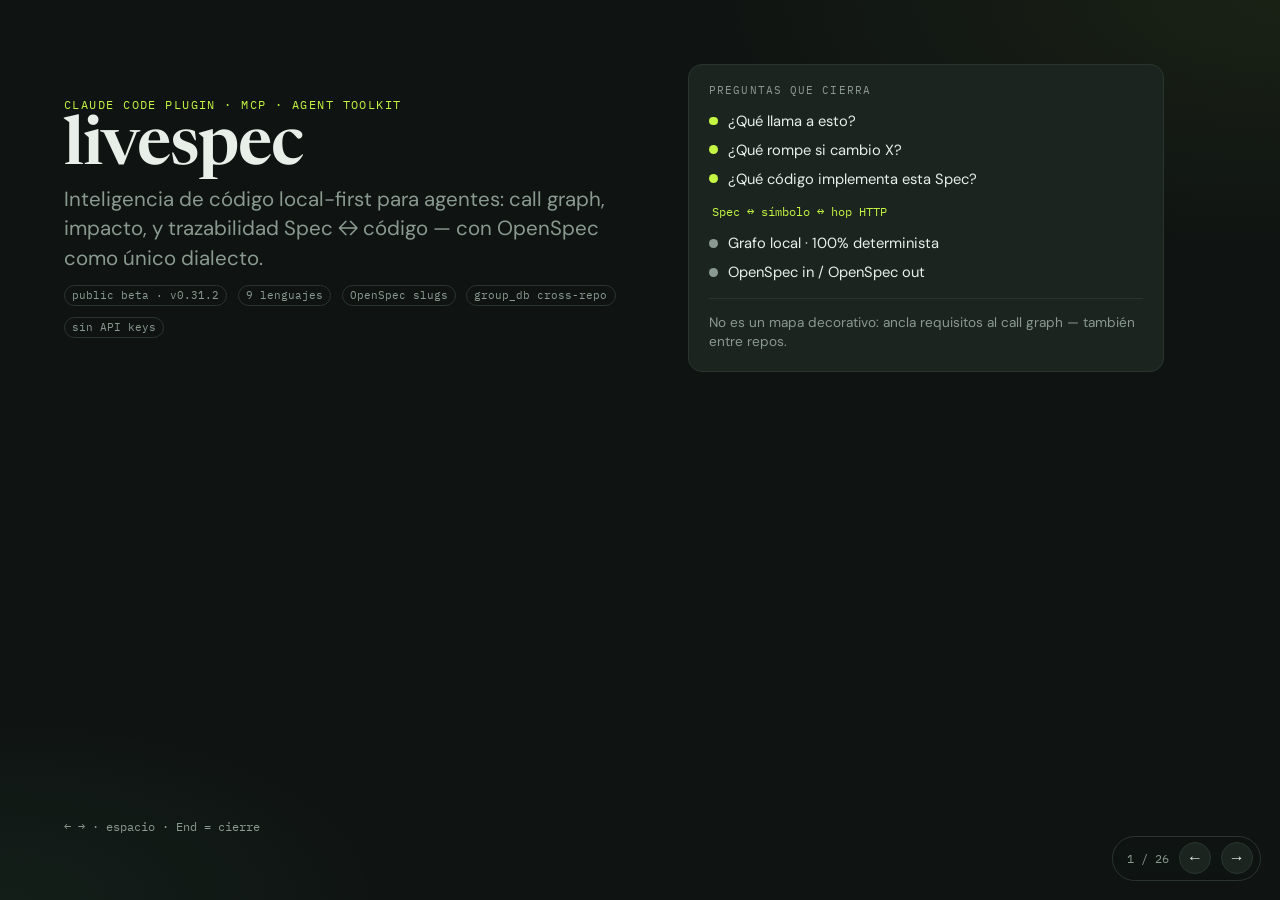
==== commit 8771ee14: "v0.31.2: cross-repo Spec discovery + Flow Explorer fixes Promote Unreleased notes, bump package/plug" ====
--- a/docs/livespec-presentation.html
+++ b/docs/livespec-presentation.html
@@ -540,7 +540,7 @@
             y trazabilidad Spec ↔ código — con OpenSpec como único dialecto.
           </p>
           <div class="title-meta">
-            <span class="pill">public beta · v0.31.1</span>
+            <span class="pill">public beta · v0.31.2</span>
             <span class="pill">9 lenguajes</span>
             <span class="pill">OpenSpec slugs</span>
             <span class="pill">group_db cross-repo</span>
@@ -602,7 +602,7 @@
       <div class="grid-2" style="margin-top:0.3rem">
         <div class="card">
           <h3>MCP server</h3>
-          <p class="muted">Las tools (<span class="mono">uvx livespec@0.31.1</span>). Call graph, impacto, Specs, OpenSpec.</p>
+          <p class="muted">Las tools (<span class="mono">uvx livespec@0.31.2</span>). Call graph, impacto, Specs, OpenSpec.</p>
         </div>
         <div class="card">
           <h3>Skill <span class="mono">livespec</span></h3>
@@ -636,7 +636,7 @@
         <li>Cada tool exige <span class="mono">workspace=/abs/repo</span> — sin path → error shaped</li>
         <li>Tras update: reconnect MCP (tool list stale = falla clásica en demo)</li>
       </ul>
-      <div class="next-step"><strong>Pin:</strong> <span class="mono">uvx livespec@0.31.1</span> · PyPI Trusted Publishing</div>
+      <div class="next-step"><strong>Pin:</strong> <span class="mono">uvx livespec@0.31.2</span> · PyPI Trusted Publishing</div>
     </section>
 
     <!-- 5 Demo -->
@@ -1176,7 +1176,7 @@
         </div>
       </div>
       <ul class="clean" style="margin-top:0.85rem">
-        <li><strong>Madurez:</strong> public beta <span class="mono">v0.31.1</span> — OpenSpec-only, endpoints HTTP-ish, dead sin tests.</li>
+        <li><strong>Madurez:</strong> public beta <span class="mono">v0.31.2</span> — OpenSpec-only, endpoints HTTP-ish, dead sin tests.</li>
         <li><strong>No pedimos:</strong> borrar código por dead/legacy sin APM.</li>
         <li><strong>Quién adopta primero:</strong> un composer + su SA (hop medible en una tarde).</li>
       </ul>
@@ -1221,7 +1221,7 @@
         <div class="card"><h3>Límite</h3><p class="muted">Grafo ≠ prod · índice fresco</p></div>
       </div>
       <p class="footnote">
-        github.com/Rixmerz/livespec · PyPI <span class="mono">livespec</span> · v0.31.1<br />
+        github.com/Rixmerz/livespec · PyPI <span class="mono">livespec</span> · v0.31.2<br />
         Comparativa Graphify: docs/COMPETITIVE_GRAPHIFY.md
       </p>
     </section>
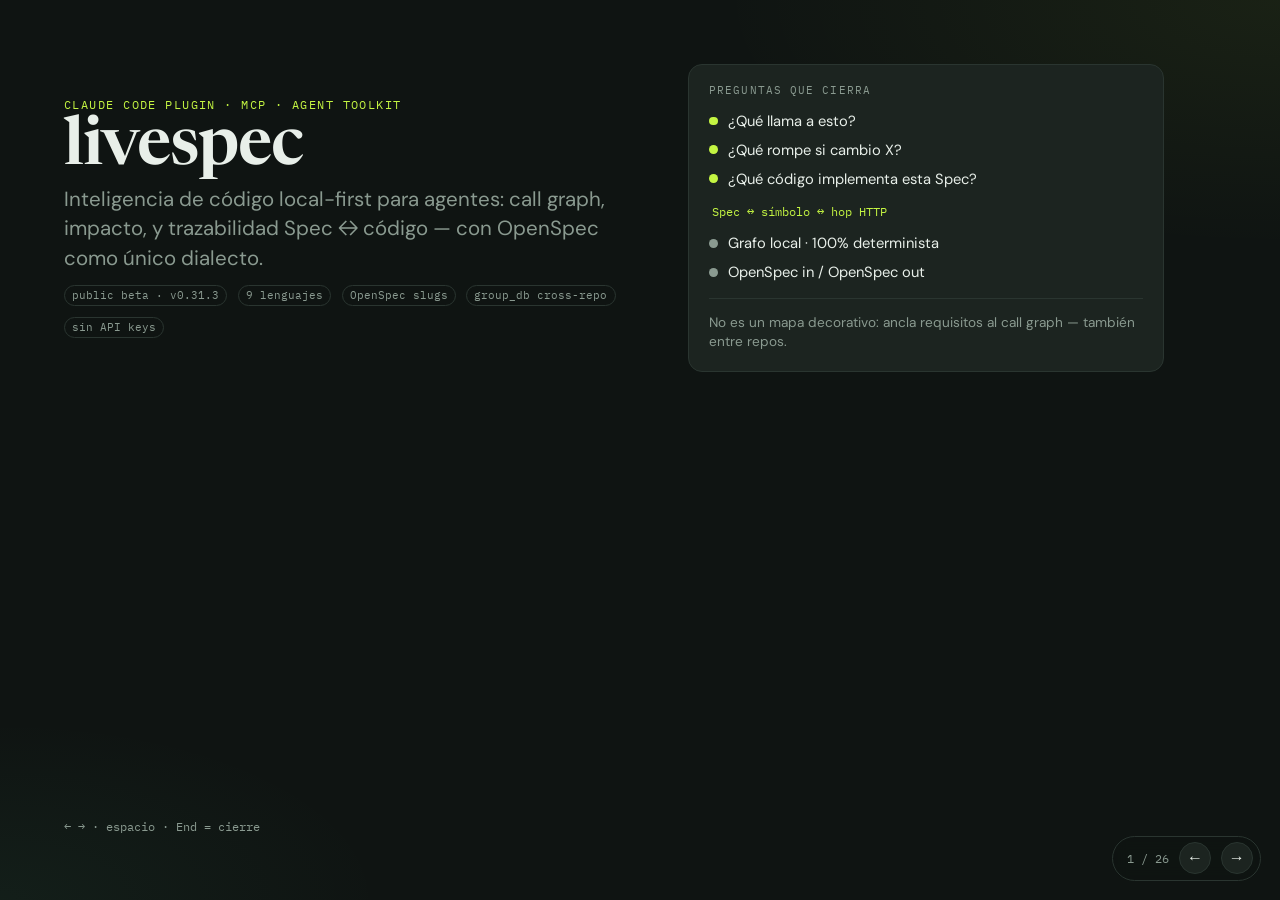
==== commit 0d9d3f40: "v0.31.3: get_cross_repo_guide when resources/list is stale Claude Code can show 0.31.2 instructions " ====
--- a/docs/livespec-presentation.html
+++ b/docs/livespec-presentation.html
@@ -540,7 +540,7 @@
             y trazabilidad Spec ↔ código — con OpenSpec como único dialecto.
           </p>
           <div class="title-meta">
-            <span class="pill">public beta · v0.31.2</span>
+            <span class="pill">public beta · v0.31.3</span>
             <span class="pill">9 lenguajes</span>
             <span class="pill">OpenSpec slugs</span>
             <span class="pill">group_db cross-repo</span>
@@ -602,7 +602,7 @@
       <div class="grid-2" style="margin-top:0.3rem">
         <div class="card">
           <h3>MCP server</h3>
-          <p class="muted">Las tools (<span class="mono">uvx livespec@0.31.2</span>). Call graph, impacto, Specs, OpenSpec.</p>
+          <p class="muted">Las tools (<span class="mono">uvx livespec@0.31.3</span>). Call graph, impacto, Specs, OpenSpec.</p>
         </div>
         <div class="card">
           <h3>Skill <span class="mono">livespec</span></h3>
@@ -636,7 +636,7 @@
         <li>Cada tool exige <span class="mono">workspace=/abs/repo</span> — sin path → error shaped</li>
         <li>Tras update: reconnect MCP (tool list stale = falla clásica en demo)</li>
       </ul>
-      <div class="next-step"><strong>Pin:</strong> <span class="mono">uvx livespec@0.31.2</span> · PyPI Trusted Publishing</div>
+      <div class="next-step"><strong>Pin:</strong> <span class="mono">uvx livespec@0.31.3</span> · PyPI Trusted Publishing</div>
     </section>
 
     <!-- 5 Demo -->
@@ -1176,7 +1176,7 @@
         </div>
       </div>
       <ul class="clean" style="margin-top:0.85rem">
-        <li><strong>Madurez:</strong> public beta <span class="mono">v0.31.2</span> — OpenSpec-only, endpoints HTTP-ish, dead sin tests.</li>
+        <li><strong>Madurez:</strong> public beta <span class="mono">v0.31.3</span> — OpenSpec-only, endpoints HTTP-ish, dead sin tests.</li>
         <li><strong>No pedimos:</strong> borrar código por dead/legacy sin APM.</li>
         <li><strong>Quién adopta primero:</strong> un composer + su SA (hop medible en una tarde).</li>
       </ul>
@@ -1221,7 +1221,7 @@
         <div class="card"><h3>Límite</h3><p class="muted">Grafo ≠ prod · índice fresco</p></div>
       </div>
       <p class="footnote">
-        github.com/Rixmerz/livespec · PyPI <span class="mono">livespec</span> · v0.31.2<br />
+        github.com/Rixmerz/livespec · PyPI <span class="mono">livespec</span> · v0.31.3<br />
         Comparativa Graphify: docs/COMPETITIVE_GRAPHIFY.md
       </p>
     </section>
